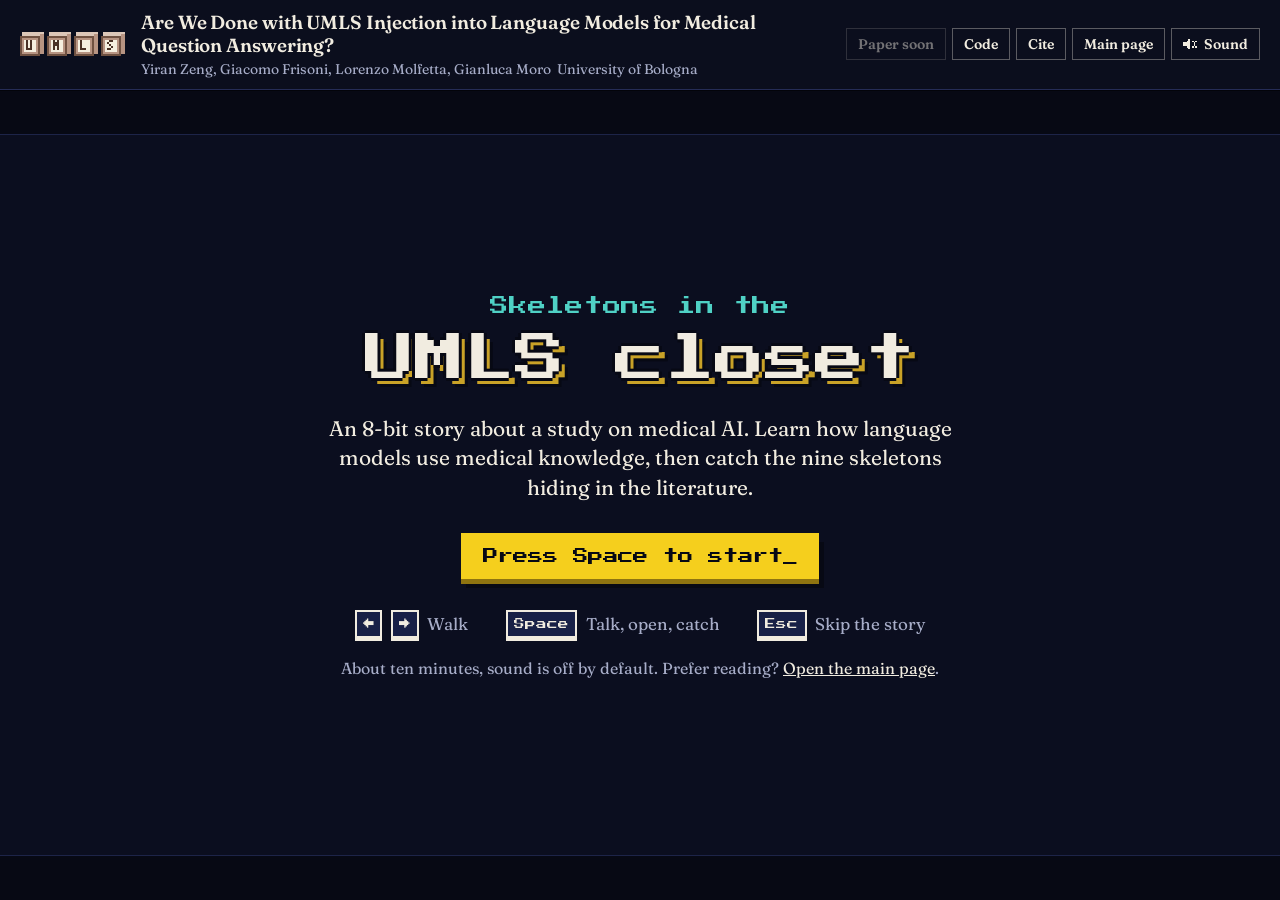
==== docs/play.html @ 54e72927 "new website with interactive game" ====
<!doctype html>
<html lang="en">
<head>
<meta charset="utf-8">
<meta name="viewport" content="width=device-width, initial-scale=1, viewport-fit=cover">
<title>Skeletons in the UMLS closet: the game of "Are We Done with UMLS Injection?"</title>
<meta name="description" content="An 8-bit game about our study of UMLS knowledge in language models for medical question answering: open the literature closet and catch nine skeletons.">
<meta name="theme-color" content="#0b0e1d">
<meta property="og:title" content="Skeletons in the UMLS closet">
<meta property="og:description" content="An 8-bit tour of our study on how UMLS reaches language models for medical question answering.">
<meta property="og:image" content="assets/og-game.png">
<meta name="twitter:card" content="summary_large_image">
<link rel="stylesheet" href="assets/visuals.css">
<link rel="preload" href="assets/fonts/Fraunces.woff2" as="font" type="font/woff2" crossorigin>
<link rel="preload" href="assets/fonts/PressStart2P-Regular.woff2" as="font" type="font/woff2" crossorigin>
<style>
@font-face { font-family: "Fraunces"; src: url("assets/fonts/Fraunces.woff2") format("woff2"); font-weight: 100 900; font-display: swap; }
@font-face { font-family: "Press Start 2P"; src: url("assets/fonts/PressStart2P-Regular.woff2") format("woff2"); font-display: swap; }
:root {
  --ink: #070914; --bar: #0b0e1d; --panel: #10152d; --panel-2: #182046;
  --bone: #f1ece0; --dim: #a7adc8; --tape: #f5cf1d; --teal: #4fd1c5; --red: #ef6461;
  --serif: "Fraunces", Georgia, serif; --pixel: "Press Start 2P", ui-monospace, monospace;
}
* { box-sizing: border-box; }
html, body { margin: 0; height: 100%; background: var(--ink); color: var(--bone); }
body { font-family: var(--serif); font-variation-settings: "SOFT" 30, "WONK" 0; overflow: hidden; display: flex; flex-direction: column; -webkit-tap-highlight-color: transparent; }
button, a { font: inherit; color: inherit; }
:focus-visible { outline: 3px solid var(--tape); outline-offset: 2px; }

/* ---------- paper bar ---------- */
#bar { position: relative; z-index: 20; flex: none; display: grid; grid-template-columns: auto minmax(0, 1fr) auto; gap: 16px; align-items: center; padding: 11px 20px; background: var(--bar); border-bottom: 1px solid #252c56; box-shadow: 0 1px 0 rgba(0, 0, 0, .5); }
.blocks { display: flex; gap: 3px; text-decoration: none; }
.blocks svg { width: 24px; height: 24px; display: block; }
#bar h1 { margin: 0; font-weight: 600; font-size: 19px; line-height: 1.2; letter-spacing: -0.005em; font-variation-settings: "opsz" 24, "SOFT" 30; }
.byline { margin: 3px 0 0; font-size: 14px; color: var(--dim); }
.byline a { color: var(--dim); text-decoration: none; }
.byline a:hover { color: var(--bone); }
.actions { display: flex; gap: 6px; align-items: center; }
.btn { display: inline-flex; align-items: center; gap: 7px; font-family: var(--serif); font-weight: 600; font-size: 14px; line-height: 1; padding: 8px 11px; color: var(--bone); background: transparent; border: 1px solid rgba(241, 236, 224, .35); cursor: pointer; text-decoration: none; white-space: nowrap; }
.btn:hover:not([aria-disabled="true"]) { border-color: var(--bone); background: rgba(241, 236, 224, .08); }
.btn[aria-disabled="true"] { opacity: .45; cursor: default; }
.btn svg { width: 14px; height: 14px; }
.btn.primary { background: var(--tape); color: var(--ink); border-color: var(--tape); }
.btn.primary:hover { background: #ffe25a; }
#soundBtn[aria-pressed="false"] .on, #soundBtn[aria-pressed="true"] .off { display: none; }
.touch-only { display: none !important; } html.touch .touch-only { display: inline-flex !important; }

/* ---------- stage ---------- */
#app { flex: 1; min-height: 0; display: flex; align-items: center; justify-content: center; position: relative; }
#stage { position: relative; overflow: hidden; background: #121733; --u: 2px; box-shadow: 0 0 0 1px #1d2448; }
#game { width: 100%; height: 100%; display: block; image-rendering: pixelated; image-rendering: crisp-edges; }
.hud { position: absolute; z-index: 3; font-size: clamp(12px, calc(var(--u) * 5.4), 16px); }
#objective { left: 2%; top: 3%; max-width: 64%; background: rgba(10, 13, 30, .88); border: 1px solid rgba(241, 236, 224, .3); padding: .45em .75em; line-height: 1.25; }
#objective b { font-family: var(--pixel); font-weight: 400; font-size: .62em; color: var(--tape); margin-right: .7em; vertical-align: .12em; }
#objective[hidden], #caseBtn[hidden] { display: none; }
#caseBtn { right: 2%; top: 3%; font-size: clamp(12px, calc(var(--u) * 5.4), 16px); background: rgba(10, 13, 30, .88); }
#caseBtn .n { font-family: var(--pixel); font-size: .7em; color: var(--tape); }

/* dialogue box (story) */
#dlg { position: absolute; z-index: 6; left: 3%; right: 3%; top: 4.5%; background: rgba(12, 16, 36, .96); border: 2px solid var(--bone); box-shadow: inset 0 0 0 3px var(--ink), 5px 5px 0 var(--ink); padding: 1.1em 1.3em .8em; font-size: clamp(14px, calc(var(--u) * 7), 21px); line-height: 1.38; }
#dlg[hidden] { display: none; }
#dlg .who { position: absolute; left: 1em; top: -1em; font-family: var(--pixel); font-size: .55em; background: var(--tape); color: var(--ink); padding: .55em .8em; }
#dlg p { margin: 0; min-height: 2.8em; max-width: 72ch; }
#dlg .foot { display: flex; justify-content: space-between; align-items: center; gap: 12px; margin-top: .5em; }
#dlg .next { font-family: var(--pixel); font-size: .52em; color: var(--teal); }
#dlg .next.blink { animation: blink 1s steps(2) infinite; }
#dlg .skip { font-size: .72em; padding: .45em .8em; }
@keyframes blink { 50% { opacity: 0; } }

/* story cards */
#scard { position: absolute; z-index: 5; left: 50%; top: 36%; transform: translateX(-50%); width: min(90%, 900px); max-height: 52%; overflow: auto; background: #fbfaf6; color: #1b1f3b; border: 2px solid var(--ink); border-radius: 6px; box-shadow: 6px 6px 0 rgba(7, 9, 20, .6); padding: 1.1em 1.4em 1.2em; font-size: clamp(11.5px, calc(var(--u) * 5.3), 16px); line-height: 1.45; }
#scard[hidden] { display: none; }
#scard h3 { margin: 0 0 1em; font-family: var(--pixel); font-weight: 400; font-size: .6em; line-height: 1.6; color: #6b5a2a; letter-spacing: .02em; }
#scard .q { font-weight: 600; margin: 0 0 .8em; font-size: 1.05em; line-height: 1.45; }
#scard .opts { display: grid; grid-template-columns: repeat(2, minmax(0, 1fr)); gap: .5em .8em; }
#scard .opt { display: flex; gap: .7em; align-items: baseline; border: 1px solid #c9ccdb; border-radius: 4px; padding: .45em .7em; background: #fff; }
#scard .opt b { font-family: var(--pixel); font-weight: 400; font-size: .6em; color: #5d6280; }
#scard .opt.right { background: #dcf1e8; border-color: #23835f; }
#scard .muted { color: #5d6280; margin: .9em 0 0; }
#scard .uvp { border: 0; }
#scard .uvp-side { display: none; }
#scard .uvp-body { grid-template-columns: 1fr; }
#scard .uvp-stage { border: 0; padding: .9em .2em 0; min-height: 0; }
#scard .uvp-tabs { border-radius: 6px; }
#scard .uvp-graph, #scard .uvu-graph { max-height: calc(var(--u) * 58); }
#scard .uvp-text { margin-bottom: .35em; }
#scard .uvp-opts { margin-bottom: .5em; }
#scard .uvp-prompt { font-size: .74em; padding: .8em .9em; }
#scard .uvp-answer { padding: .6em 0; }
#scard .uvu-db { gap: .6em; margin-bottom: .6em; }
#scard .uvu-src { padding: .6em .7em; }
#scard .uvu-stats b { font-size: 1.35em; }
#scard .uvu-rows { display: grid; grid-template-columns: 1fr 1fr; gap: .2em 1.2em; }
#scard .uvu-rows .uvt { font-size: .76em; }
#scard .uvu-rows .uvu-foot { grid-column: 1 / -1; margin-top: 0; }
/* skeleton cards (light, for reading) */
#card { position: absolute; z-index: 7; left: 50%; top: 50%; transform: translate(-50%, -50%); width: min(86%, 860px); max-height: 92%; overflow: auto; background: #fbfaf6; color: #1b1f3b; border: 2px solid var(--ink); border-radius: 6px; box-shadow: 7px 7px 0 rgba(7, 9, 20, .65); padding: 1.3em 1.6em 1.1em; font-size: clamp(13px, calc(var(--u) * 6), 18px); line-height: 1.5; }
#card[hidden] { display: none; }
#card .kicker { font-family: var(--pixel); font-size: .52em; line-height: 1.6; color: #6b5a2a; margin: 0 0 1.1em; }
#card h2 { margin: 0 0 .7em; font-weight: 650; font-size: 1.34em; line-height: 1.22; font-variation-settings: "opsz" 36; }
#card p { margin: 0 0 .8em; max-width: 70ch; }
#card .why { border-left: 4px solid #c9a227; padding: .1em 0 .1em .9em; font-weight: 600; }
#card .ref { color: #5d6280; font-size: .85em; }
#card .ref a { color: #1f6f8b; }
#card .vis { margin: .2em 0 1.1em; padding: 1em 1.1em .5em; background: #fff; border: 1px solid #dcdfea; border-radius: 6px; font-size: .9em; }
#card .foot { display: flex; justify-content: space-between; align-items: center; gap: 12px; margin-top: 1em; flex-wrap: wrap; }
#card .hint { font-family: var(--pixel); font-size: .48em; color: #5d6280; }
#card .btn { color: #1b1f3b; border-color: #1b1f3b; }
#card .btn.primary { background: #1b1f3b; color: #fbfaf6; }
#card .btn.primary:hover { background: #2c335f; }
.choices { display: grid; grid-template-columns: repeat(3, 1fr); gap: .6em; margin: .5em 0 .3em; }
.choice { text-align: left; font-family: var(--serif); font-size: 1em; line-height: 1.3; padding: .7em .8em; color: #1b1f3b; background: #fff; border: 2px solid #c9ccdb; border-radius: 6px; cursor: pointer; }
.choice:hover, .choice.sel { border-color: #1b1f3b; }
.choice .k { font-family: var(--pixel); font-size: .52em; color: #6b5a2a; margin-right: .6em; vertical-align: .15em; }
.choice.on { background: #e3eefb; border-color: #2f74c9; }
.choice.right { background: #dcf1e8; border-color: #23835f; }
.choice.wrong { background: #f9e1e8; border-color: #c8456c; }
.choice small { display: block; color: #5d6280; font-size: .8em; margin-top: .2em; }
.choice .use { display: block; margin-top: .45em; font-weight: 700; color: #1b1f3b; }
.feedback { min-height: 1.5em; margin: .7em 0 0; color: #23835f; font-weight: 600; }
.feedback.bad { color: #b03a5b; }
.tokens { display: flex; flex-wrap: wrap; gap: .4em; margin: .6em 0; }
.tok { font-family: var(--serif); font-size: 1em; padding: .35em .6em; background: #fff; color: #1b1f3b; border: 2px solid #c9ccdb; border-radius: 4px; cursor: pointer; }
.tok:hover, .tok.sel { border-color: #1b1f3b; }
.tok.t-key { background: #e3eefb; border-color: #2f74c9; color: #1b1f3b; font-weight: 650; }
.tok.t-generic { background: #fcecd9; border-color: #d97a14; color: #1b1f3b; }
.tok.t-none { background: #f9e1e8; border-color: #c8456c; color: #1b1f3b; }
.legend { display: flex; gap: 1.2em; flex-wrap: wrap; font-size: .82em; color: #5d6280; margin: .2em 0 0; }
.legend i { display: inline-block; width: .8em; height: .8em; border-radius: 2px; margin-right: .35em; vertical-align: -.05em; border: 2px solid; }

/* title screen */
.overlay { position: absolute; inset: 0; z-index: 9; display: flex; align-items: center; justify-content: center; text-align: center; padding: 3% 5%; }
.overlay[hidden] { display: none; }
#title { background: #0b0e1f; }
#title .inner { max-width: 860px; }
.logo { margin: 0; font-family: var(--pixel); font-weight: 400; line-height: 1.25; }
.logo .pre { display: block; font-size: clamp(10px, calc(var(--u) * 5.5), 22px); color: var(--teal); margin-bottom: .55em; letter-spacing: .04em; }
.logo .main { display: block; font-size: clamp(22px, calc(var(--u) * 15), 60px); color: var(--bone);
  text-shadow: 3px 0 0 var(--ink), -3px 0 0 var(--ink), 0 3px 0 var(--ink), 0 -3px 0 var(--ink), 6px 6px 0 #c9a227, 9px 9px 0 var(--ink); }
.tagline { margin: 1.1em auto 1.5em; max-width: 46ch; font-size: clamp(14px, calc(var(--u) * 6.6), 21px); line-height: 1.4; color: var(--bone); }
.press { font-family: var(--pixel); font-size: clamp(10px, calc(var(--u) * 4.6), 16px); padding: 1em 1.4em; background: var(--tape); color: var(--ink); border: 0; box-shadow: 0 5px 0 #8f7410, 5px 9px 0 var(--ink); cursor: pointer; }
.press:active { transform: translateY(3px); box-shadow: 0 2px 0 #8f7410, 5px 6px 0 var(--ink); }
.press .caret { animation: blink 1s steps(2) infinite; }
.controls { display: flex; justify-content: center; gap: 2.2em; flex-wrap: wrap; margin: 1.8em 0 1.2em; font-size: clamp(13px, calc(var(--u) * 5.6), 17px); color: var(--dim); }
.ctrl { display: inline-flex; align-items: center; gap: .5em; }
.key { font-family: var(--pixel); font-size: .62em; min-width: 2.6em; padding: .7em .6em .6em; color: var(--bone); background: var(--panel-2); border: 2px solid var(--bone); box-shadow: 0 3px 0 var(--bone); line-height: 1; }
.alt { font-size: clamp(13px, calc(var(--u) * 5.4), 16px); color: var(--dim); }
.alt a { color: var(--bone); }
.keys-touch { display: none !important; } html.touch .keys-touch { display: inline-flex !important; } html.touch .keys-desk { display: none !important; }

/* ending */
#ending { background: rgba(7, 9, 20, .9); align-items: center; }
#ending .inner { max-width: 940px; max-height: 100%; overflow: auto; background: var(--panel); border: 2px solid var(--bone); box-shadow: inset 0 0 0 3px var(--ink), 7px 7px 0 var(--ink); padding: 1.1em 1.5em; text-align: left; font-size: clamp(13px, calc(var(--u) * 5.5), 16.5px); line-height: 1.38; }
#ending h2 { margin: 0 0 .5em; font-size: 1.5em; line-height: 1.2; font-weight: 650; }
#ending .kicker { font-family: var(--pixel); font-size: .55em; color: var(--tape); margin: 0 0 .8em; }
#ending ol { display: grid; grid-template-columns: repeat(3, 1fr); gap: .35em 1.4em; padding: 0; margin: .4em 0 .9em; list-style: none; counter-reset: c; }
#ending li { counter-increment: c; display: grid; grid-template-columns: 1.6em 1fr; gap: .4em; }
#ending li::before { content: counter(c); font-family: var(--pixel); font-size: .6em; color: var(--tape); padding-top: .45em; }
#ending li strong { display: block; }
#ending li span { color: var(--dim); font-size: .85em; line-height: 1.25; }
#ending .row { display: flex; gap: 8px; flex-wrap: wrap; }

/* touch controls */
#touch { display: none; } html.touch #touch { display: block; }
#touch button { position: absolute; z-index: 4; bottom: 4%; width: 9.5%; aspect-ratio: 1; border: 2px solid var(--bone); background: rgba(16, 21, 45, .6); color: var(--bone); font-family: var(--pixel); font-size: clamp(11px, calc(var(--u) * 5.4), 20px); touch-action: none; user-select: none; -webkit-user-select: none; }
#tLeft { left: 2%; } #tRight { left: 12.5%; }
#stage.nowalk #tLeft, #stage.nowalk #tRight { display: none; }
#tA { right: 2.5%; width: 10.5% !important; border-radius: 50%; background: rgba(239, 100, 97, .65) !important; }
#touch button.on { background: rgba(245, 207, 29, .55); }

/* rotate prompt */
#rotate { position: absolute; inset: 0; z-index: 15; background: var(--ink); display: flex; flex-direction: column; align-items: center; justify-content: center; text-align: center; gap: 18px; padding: 24px; font-size: 19px; }
#rotate[hidden] { display: none; }
#rotate svg { width: 84px; height: 84px; animation: tilt 2.4s steps(6) infinite; }
@keyframes tilt { 0%, 30% { transform: rotate(0); } 60%, 100% { transform: rotate(-90deg); } }

/* dialogs */
dialog { background: var(--panel); color: var(--bone); border: 2px solid var(--bone); box-shadow: 7px 7px 0 var(--ink); padding: 22px 26px; max-width: min(820px, 94vw); max-height: 88vh; font-size: 17px; line-height: 1.45; }
dialog::backdrop { background: rgba(4, 5, 12, .75); }
dialog h2 { margin: 0 0 14px; font-weight: 650; font-size: 22px; }
dialog .close { float: right; margin: -4px -6px 0 14px; }
dialog pre { background: var(--ink); border: 1px solid #2a3260; padding: 12px; overflow: auto; font-size: 14px; line-height: 1.35; white-space: pre; }
dialog a { color: var(--teal); }
.case { border-top: 1px solid #2a3260; padding: 12px 0; display: grid; grid-template-columns: 8.5em 1fr; gap: 14px; }
.case .stamp b { font-family: var(--pixel); font-weight: 400; font-size: 13px; color: var(--tape); line-height: 1.4; }
.case.locked { opacity: .55; }
.case h3 { margin: 0 0 4px; font-size: 17px; }
.case p { margin: 0 0 6px; }

@media (max-width: 1000px) { #bar h1 { font-size: 16px; } .btn .lbl { display: none; } }
@media (max-width: 760px), (max-height: 460px) {
  #bar { padding: 6px 12px 9px; gap: 10px; }
  #bar h1 { font-size: 13px; display: -webkit-box; -webkit-line-clamp: 2; -webkit-box-orient: vertical; overflow: hidden; }
  .byline { display: none; }
  .blocks svg { width: 19px; height: 19px; }
  .btn { font-size: 13px; padding: 7px 9px; }
  #paperBtn[aria-disabled="true"] { display: none; }
  #ending ol { grid-template-columns: repeat(2, 1fr); }
  .choices { grid-template-columns: 1fr; }
  #scard .opts, #scard .stats { grid-template-columns: repeat(2, 1fr); }
}
@media (orientation: portrait) and (max-width: 700px) {
  #bar { grid-template-columns: auto 1fr; padding: 16px 16px 18px; }
  #bar h1 { font-size: 17px; -webkit-line-clamp: unset; display: block; }
  .byline { display: block; }
  .actions { grid-column: 1 / -1; flex-wrap: wrap; }
  .btn .lbl { display: inline; }
}
@media (prefers-reduced-motion: reduce) { .press .caret, #dlg .next.blink { animation: none; } #rotate svg { animation: none; } }
</style>
</head>
<body>

<header id="bar">
  <a class="blocks" id="blocks" href="index.html" aria-label="Classic page of the paper"></a>
  <div>
    <h1 id="paperTitle"></h1>
    <p class="byline" id="byline"></p>
  </div>
  <nav class="actions" aria-label="Paper">
    <a class="btn" id="paperBtn" href="#">Paper</a>
    <a class="btn" id="codeBtn" href="#">Code</a>
    <button class="btn" data-open="citeDlg">Cite</button>
    <a class="btn" href="index.html">Main page</a>
    <button class="btn" id="soundBtn" aria-pressed="false" aria-label="Sound">
      <svg viewBox="0 0 8 8" shape-rendering="crispEdges" aria-hidden="true"><path fill="currentColor" d="M0 3h2v2H0zM2 2h1v4H2zM3 1h1v6H3z"/><path class="on" fill="currentColor" d="M5 3h1v2H5zM6 2h1v4H6z"/><path class="off" fill="currentColor" d="M5 2h1v1H5zM7 2h1v1H7zM6 3h1v2H6zM5 5h1v1H5zM7 5h1v1H7z"/></svg><span class="lbl">Sound</span>
    </button>
    <button class="btn touch-only" id="fsBtn" aria-label="Full screen"><svg viewBox="0 0 8 8" shape-rendering="crispEdges" aria-hidden="true"><path fill="currentColor" d="M0 0h3v1H1v2H0zM5 0h3v3H7V1H5zM0 5h1v2h2v1H0zM7 5h1v3H5V7h2z"/></svg></button>
  </nav>
</header>

<main id="app">
  <div id="stage">
    <canvas id="game" width="384" height="216" role="img" aria-label="Pixel-art scene of the game"></canvas>
    <div class="hud" id="objective" hidden aria-live="polite"></div>
    <button class="hud btn" id="caseBtn" hidden><span>Case file</span> <span class="n" id="caseN">0/9</span></button>
    <section id="scard" hidden aria-live="polite"></section>
    <section id="dlg" hidden aria-live="polite">
      <span class="who" id="dlgWho"></span>
      <p id="dlgText"></p>
      <div class="foot"><button class="btn skip" id="skipBtn">Skip the story</button><span class="next" id="dlgNext"></span></div>
    </section>
    <section id="card" hidden role="dialog" aria-modal="false" aria-labelledby="cardTitle"></section>
    <div id="touch">
      <button id="tLeft" aria-label="Walk left">&#9664;</button>
      <button id="tRight" aria-label="Walk right">&#9654;</button>
      <button id="tA" aria-label="Action">A</button>
    </div>
    <div class="overlay" id="title">
      <div class="inner">
        <h2 class="logo"><span class="pre">Skeletons in the</span><span class="main">UMLS closet</span></h2>
        <p class="tagline">An 8-bit story about a study on medical AI. Learn how language models use medical knowledge, then catch the nine skeletons hiding in the literature.</p>
        <button class="press" id="startBtn"><span class="keys-desk">Press Space to start</span><span class="keys-touch">Tap to start</span><span class="caret">_</span></button>
        <div class="controls">
          <span class="ctrl keys-desk"><span class="key">&larr;</span><span class="key">&rarr;</span> Walk</span>
          <span class="ctrl keys-desk"><span class="key">Space</span> Talk, open, catch</span>
          <span class="ctrl keys-desk"><span class="key">Esc</span> Skip the story</span>
          <span class="ctrl keys-touch"><span class="key">&#9664;</span><span class="key">&#9654;</span> Walk</span>
          <span class="ctrl keys-touch"><span class="key">A</span> Talk, open, catch</span>
        </div>
        <p class="alt">About ten minutes, sound is off by default. Prefer reading? <a href="index.html">Open the main page</a>.</p>
      </div>
    </div>
    <div class="overlay" id="ending" hidden>
      <div class="inner">
        <p class="kicker">Case file complete: nine of nine</p>
        <h2 id="verdictTitle"></h2>
        <p id="verdictText"></p>
        <p>Report these nine choices with every UMLS result, so that the next gain can be traced to UMLS:</p>
        <ol id="checklist"></ol>
        <div class="row">
          <a class="btn primary" href="index.html">Open the main page</a>
          <button class="btn" data-open="citeDlg">Cite the paper</button>
          <button class="btn" data-open="caseDlg">Open the case file</button>
          <button class="btn" id="replayBtn">Play again</button>
        </div>
      </div>
    </div>
  </div>
  <div id="rotate" hidden>
    <svg viewBox="0 0 16 16" shape-rendering="crispEdges" aria-hidden="true"><rect x="4" y="1" width="8" height="14" fill="#f1ece0"/><rect x="5" y="3" width="6" height="9" fill="#182046"/><rect x="7" y="13" width="2" height="1" fill="#182046"/></svg>
    <p>Turn your phone sideways to play.</p>
    <a class="btn primary" href="index.html">Open the main page instead</a>
  </div>
</main>

<dialog id="citeDlg" aria-labelledby="citeH">
  <button class="btn close" data-close>Close</button>
  <h2 id="citeH">Cite this paper</h2>
  <pre id="bibtex"></pre>
  <button class="btn primary" id="copyBib">Copy BibTeX</button> <span id="copyMsg" aria-live="polite"></span>
</dialog>
<dialog id="caseDlg" aria-labelledby="caseH">
  <button class="btn close" data-close>Close</button>
  <h2 id="caseH">Case file</h2>
  <div id="caseList"></div>
</dialog>

<noscript><p style="padding:24px">The game needs JavaScript. The <a style="color:#4fd1c5" href="index.html">classic page</a> works without it.</p></noscript>

<script src="assets/content.js"></script>
<script src="assets/visuals.js"></script>
<script>
(() => {
'use strict';
const { PAPER, EXAMPLE, CONCEPT, STORY, SKELS, CHECKLIST, VERDICT, FONT, blockSVG } = window.UMLS;
const $ = (s) => document.querySelector(s);
const html = document.documentElement;
const W = 384, H = 216, GROUND = 186, SCENE = 384, N = SKELS.length;
const reduceMotion = matchMedia('(prefers-reduced-motion: reduce)').matches;
const stage = $('#stage'), canvas = $('#game'), ctx = canvas.getContext('2d');

/* ---------- static page parts ---------- */
$('#paperTitle').textContent = PAPER.title;
$('#byline').innerHTML = PAPER.authors.map(a => a.name).join(', ') + ' &nbsp;<span>University of Bologna</span>';
$('#blocks').innerHTML = PAPER.authors.map(a => blockSVG(a.letter)).join('');
$('#codeBtn').href = PAPER.code;
$('#bibtex').textContent = PAPER.bibtex;
$('#verdictTitle').textContent = VERDICT.title;
$('#verdictText').textContent = VERDICT.text;
$('#checklist').innerHTML = CHECKLIST.map(([t, d]) => `<li><div><strong>${t}</strong><span>${d}</span></div></li>`).join('');
const paperBtn = $('#paperBtn');
if (PAPER.pdf) paperBtn.href = PAPER.pdf; else { paperBtn.textContent = 'Paper soon'; paperBtn.setAttribute('aria-disabled', 'true'); paperBtn.addEventListener('click', e => e.preventDefault()); }
document.querySelectorAll('[data-open]').forEach(b => b.addEventListener('click', () => openDlg(b.dataset.open)));
document.querySelectorAll('[data-close]').forEach(b => b.addEventListener('click', () => b.closest('dialog').close()));
document.querySelectorAll('dialog').forEach(d => d.addEventListener('click', e => { if (e.target === d) d.close(); }));
function openDlg(id) { if (id === 'caseDlg') renderCase(); const d = document.getElementById(id); if (!d.open) d.showModal(); keys.left = keys.right = false; }
const dialogOpen = () => !!document.querySelector('dialog[open]');
$('#copyBib').addEventListener('click', async () => { try { await navigator.clipboard.writeText(PAPER.bibtex); $('#copyMsg').textContent = 'Copied.'; } catch (e) { $('#copyMsg').textContent = 'Select the text and copy it.'; } });
$('#caseBtn').addEventListener('click', () => openDlg('caseDlg'));
function renderCase() {
  $('#caseList').innerHTML = `<p>${SKELS.filter(s => s.caught).length} of ${N} skeletons caught. Their findings are collected here.</p>` + SKELS.map((s, i) => s.caught
    ? `<article class="case"><div class="stamp"><b>${s.stamp}</b></div><div><h3>${i + 1}. ${s.title}</h3><p>${s.text}</p><p><em>${s.why}</em></p></div></article>`
    : `<article class="case locked"><div class="stamp"><b>?</b></div><div><h3>${i + 1}. ${s.name}</h3><p>Not caught yet.</p></div></article>`).join('');
}

/* ---------- sound ---------- */
let audio = null, soundOn = false;
const soundBtn = $('#soundBtn');
soundBtn.addEventListener('click', () => {
  soundOn = !soundOn;
  if (soundOn && !audio) { try { audio = new (window.AudioContext || window.webkitAudioContext)(); } catch (e) { soundOn = false; } }
  if (audio && audio.state === 'suspended') audio.resume();
  soundBtn.setAttribute('aria-pressed', String(soundOn)); soundBtn.blur(); if (soundOn) sfx.ok();
});
function tone(f, d, type = 'square', vol = 0.045, slide = 0) {
  if (!soundOn || !audio) return;
  const t = audio.currentTime, o = audio.createOscillator(), g = audio.createGain();
  o.type = type; o.frequency.setValueAtTime(f, t); if (slide) o.frequency.exponentialRampToValueAtTime(Math.max(30, f * slide), t + d);
  g.gain.setValueAtTime(vol, t); g.gain.exponentialRampToValueAtTime(0.0001, t + d); o.connect(g).connect(audio.destination); o.start(t); o.stop(t + d + 0.03);
}
function noise(d, vol = 0.05) {
  if (!soundOn || !audio) return;
  const len = Math.floor(audio.sampleRate * d), b = audio.createBuffer(1, len, audio.sampleRate), ch = b.getChannelData(0);
  for (let i = 0; i < len; i++) ch[i] = (Math.random() * 2 - 1) * (1 - i / len);
  const s = audio.createBufferSource(), g = audio.createGain(); s.buffer = b; g.gain.value = vol; s.connect(g).connect(audio.destination); s.start();
}
const seq = (fs, d, gap) => fs.forEach((f, i) => setTimeout(() => tone(f, d), i * gap));
const sfx = {
  blip: () => tone(660, 0.03, 'square', 0.025), ok: () => tone(880, 0.07), start: () => seq([523, 659, 784, 1046], 0.09, 80),
  rattle: () => { for (let i = 0; i < 4; i++) setTimeout(() => noise(0.04, 0.05), i * 70); }, open: () => { noise(0.35, 0.06); tone(150, 0.45, 'sawtooth', 0.035, 0.5); },
  escape: () => seq([880, 740, 622, 523, 440, 370], 0.06, 50), right: () => seq([659, 880, 1175], 0.08, 70), wrong: () => tone(170, 0.28, 'square', 0.05, 0.6),
  miss: () => tone(120, 0.14, 'square', 0.05),
  capture: () => seq([392, 523, 659, 784, 1046], 0.07, 55), fanfare: () => seq([523, 523, 784, 784, 1046, 988, 1046], 0.12, 120),
};

/* ---------- sprites ---------- */
function sprite(rows, pal) {
  const c = document.createElement('canvas'); c.width = rows[0].length; c.height = rows.length; const g = c.getContext('2d');
  rows.forEach((r, y) => { for (let x = 0; x < r.length; x++) { const col = pal[r[x]]; if (col) { g.fillStyle = col; g.fillRect(x, y, 1, 1); } } }); return c;
}
const HEAD = ['...hhhh...', '..hhhhhh..', '..hhssss..', '..hssksk..', '...ssss...', '....ss....'];
const TORSO = ['pp.bbbbb..', 'gpbbbbbbb.', 'ppbbbbbbs.', 'pp.bbbbb..', 'pp.bbbbb..', '...ddddd..'];
const LEGS_A = ['...dd.dd..', '...dd.dd..', '...dd.dd..', '...oo.oo..'];
const LEGS_B = ['..dd..dd..', '.dd....dd.', '.d......d.', 'oo......oo'];
const STYLE = [
  { h: '#1c1420', s: '#f0c79a', b: '#7b5bc4', d: '#4b3584' }, { h: '#4a2d1a', s: '#e9b98a', b: '#2f9a8c', d: '#1d5f57' },
  { h: '#6b4423', s: '#f1c79c', b: '#d0a23a', d: '#7d5e17' }, { h: '#b9b4c2', s: '#e8b98f', b: '#c4604a', d: '#733222' },
];
const authorSprites = STYLE.map(st => { const pal = { h: st.h, s: st.s, k: '#1a0f22', b: st.b, d: st.d, o: '#101321', p: '#3b3f63', g: '#4fd1c5' }; return [sprite([...HEAD, ...TORSO, ...LEGS_A], pal), sprite([...HEAD, ...TORSO, ...LEGS_B], pal)]; });
const SK_TOP = ['..bbbbb..', '.bbbbbbb.', '.bkkbkkb.', '.bbbbbbb.', '..bkbkb..', '...bbb...'];
const SK1 = [...SK_TOP, '.bbbbbbb.', 'b..bkb..b', '...bbb...', '...bkb...', '..bbbbb..', '..b...b..', '..b...b..', '.b.....b.', 'bb.....bb'];
const SK2 = [...SK_TOP, '.bbbbbbb.', 'b..bkb..b', '...bbb...', '...bkb...', '..bbbbb..', '...b.b...', '...b.b...', '..b...b..', '.bb...bb.'];
const SK3 = ['b.bbbbb.b', 'bbbbbbbbb', '.bkkbkkb.', '.bbbbbbb.', '..bkbkb..', '...bbb...', '..bbbbb..', '...bkb...', '...bbb...', '...bkb...', '..bbbbb..', '..b...b..', '..b...b..', '..b...b..', '.bb...bb.'];
const skA = [SK1, SK2, SK3].map(r => sprite(r, { b: '#ece6d6', k: '#1a0f22' }));
const skB = [SK1, SK2, SK3].map(r => sprite(r, { b: '#d3ece8', k: '#1a0f22' }));

/* ---------- drawing helpers ---------- */
let camX = 0, time = 0, dt = 0, shake = 0;
function rect(x, y, w, h, c) { ctx.fillStyle = c; ctx.fillRect(Math.round(x), Math.round(y), Math.round(w), Math.round(h)); }
function text(str, x, y, color, scale = 1, slope = 0) {
  ctx.fillStyle = color; let cx = Math.round(x);
  for (const chr of String(str).toUpperCase()) { const g = FONT[chr] || FONT['?']; for (let i = 0; i < 15; i++) if (g[i] === '1') { const px = cx + (i % 3) * scale; ctx.fillRect(px, Math.round(y + Math.floor(i / 3) * scale + (px - x) * slope), scale, scale); } cx += 4 * scale; }
}
const textW = (s, scale = 1) => s.length * 4 * scale - scale;
const wx = (x) => Math.round(x - camX);
function bubble(str, x, y) {
  const w = textW(str) + 8, bx = Math.round(x - camX - w / 2), by = Math.round(y);
  rect(bx - 1, by - 1, w + 2, 11, '#070914'); rect(bx, by, w, 9, '#f1ece0'); rect(bx + w / 2 - 2, by + 9, 4, 2, '#f1ece0'); rect(bx + w / 2 - 1, by + 11, 2, 1, '#f1ece0');
  text(str, bx + 4, by + 2, '#10152d');
}
function blit(img, x, y, flip = false, scale = 1) {
  const X = Math.round(x - camX), Y = Math.round(y);
  if (!flip && scale === 1) { ctx.drawImage(img, X, Y); return; }
  ctx.save(); ctx.translate(X + img.width / 2, Y + img.height / 2); ctx.scale(flip ? -scale : scale, scale); ctx.drawImage(img, -img.width / 2, -img.height / 2); ctx.restore();
}
function plaque(str, cx, y, bg = '#c9a227', fg = '#2a1f05') {
  const w = textW(str) + 10, x = Math.round(cx - camX - w / 2);
  rect(x - 1, y - 1, w + 2, 11, '#070914'); rect(x, y, w, 9, bg); rect(x, y, w, 1, '#ffe38a'); text(str, x + 5, y + 2, fg);
}
let seed = 11; const rnd = () => (seed = (seed * 16807) % 2147483647) / 2147483647;

/* night window view, drawn once */
const skyline = document.createElement('canvas'); skyline.width = 200; skyline.height = 44;
(() => {
  const g = skyline.getContext('2d'); const bands = ['#0d1230', '#141a3e', '#1b2350', '#232c60'];
  bands.forEach((c, i) => { g.fillStyle = c; g.fillRect(0, i * 11, 200, 11); });
  g.fillStyle = '#f1ece0'; for (let i = 0; i < 26; i++) g.fillRect(Math.floor(rnd() * 200), Math.floor(rnd() * 22), 1, 1);
  let x = 0; while (x < 200) { const w = 8 + Math.floor(rnd() * 14), h = 10 + Math.floor(rnd() * 22); g.fillStyle = '#0a0d22'; g.fillRect(x, 44 - h, w, h);
    g.fillStyle = '#f5cf1d'; for (let yy = 44 - h + 3; yy < 42; yy += 4) for (let xx = x + 2; xx < x + w - 2; xx += 3) if (rnd() < 0.3) g.fillRect(xx, yy, 1, 1); x += w + 1; }
})();

const WALLS = ['#1c2447', '#22284a', '#1e2a4a', '#24264a', '#1c2c48', '#26284c', '#1e2648', '#232a4e', '#1d2a46', '#252a4a', '#1e2747', '#232749'];
function drawRooms() {
  const first = Math.max(0, Math.floor(camX / SCENE)), last = Math.min(11, Math.floor((camX + W) / SCENE));
  for (let i = first; i <= last; i++) {
    const x0 = i * SCENE - camX;
    rect(x0, 0, SCENE, GROUND, WALLS[i]);
    rect(x0, 0, SCENE, 6, '#151b38'); rect(x0, 6, SCENE, 1, '#2f3866');
    rect(x0, GROUND - 30, SCENE, 30, '#171d3a'); rect(x0, GROUND - 30, SCENE, 1, '#2f3866'); rect(x0, GROUND - 28, SCENE, 1, '#111632');
    // windows
    if ([0, 2, 5, 7, 9, 11].includes(i)) for (const wxp of [26, 300]) {
      const X = x0 + wxp; rect(X - 2, 62, 62, 52, '#0a0d22'); ctx.drawImage(skyline, Math.floor(((i * 70 + wxp) + camX * 0.15) % 140), 0, 58, 44, Math.round(X), 64, 58, 44);
      rect(X + 28, 64, 2, 44, '#0a0d22'); rect(X, 85, 58, 2, '#0a0d22'); rect(X - 4, 114, 66, 3, '#2f3866');
    }
    // ceiling lamps
    for (const lx of [110, 270]) { const X = x0 + lx; rect(X, 7, 1, 14, '#0f1330'); rect(X - 7, 21, 15, 4, '#3b4378'); rect(X - 5, 25, 11, 1, '#ffe7a3');
      ctx.globalAlpha = 0.07; ctx.fillStyle = '#ffe7a3'; ctx.beginPath(); ctx.moveTo(X - 5, 26); ctx.lineTo(X + 6, 26); ctx.lineTo(X + 40, GROUND); ctx.lineTo(X - 40, GROUND); ctx.closePath(); ctx.fill(); ctx.globalAlpha = 1; }
    // door frame between rooms
    if (i > 0) { rect(x0 - 3, 46, 6, GROUND - 46, '#121735'); rect(x0 - 2, 46, 4, GROUND - 46, '#2a3263'); }
    drawProps(i, i * SCENE);
  }
  // floor
  rect(0, GROUND, W, H - GROUND, '#2c3152'); rect(0, GROUND, W, 1, '#4a5385');
  for (let x = -Math.floor(camX % 16); x < W; x += 16) { rect(x, GROUND + 1, 1, H - GROUND, '#262b49'); }
  rect(0, GROUND + 15, W, 1, '#262b49');
}

/* props of each room (world x0 = room start) */
function drawProps(i, x0) {
  const X = (x) => x0 + x - camX;
  if (i === 0) { // the lab
    for (const dx of [40, 200]) {
      rect(X(dx), GROUND - 22, 70, 3, '#5b4a3a'); rect(X(dx + 3), GROUND - 19, 3, 19, '#3e3226'); rect(X(dx + 64), GROUND - 19, 3, 19, '#3e3226');
      for (const mx of [8, 38]) { rect(X(dx + mx), GROUND - 40, 22, 16, '#0a0d22'); rect(X(dx + mx + 1), GROUND - 39, 20, 13, '#0f2a2e');
        for (let l = 0; l < 4; l++) rect(X(dx + mx + 3), GROUND - 37 + l * 3, 6 + ((l * 5 + mx) % 11), 1, l === 1 ? '#f5cf1d' : '#4fd1c5');
        if (Math.floor(time * 2) % 2) rect(X(dx + mx + 3 + 12), GROUND - 28, 2, 1, '#f1ece0');
        rect(X(dx + mx + 10), GROUND - 24, 3, 2, '#3b4378'); }
    }
    rect(X(132), 92, 60, 40, '#0a0d22'); rect(X(133), 93, 58, 38, '#eef0f6');
    text('MEDQA', X(138), 97, '#1c2447'); rect(X(138), 105, 30, 1, '#1c2447');
    for (const [a, b] of [[142, 114], [156, 120], [170, 112], [180, 124]]) rect(X(a), b, 3, 3, '#c4604a');
    text('A B C D', X(138), 124, '#2f9a8c');
    rect(X(350), GROUND - 18, 12, 18, '#5b4a3a'); rect(X(348), GROUND - 34, 4, 16, '#2f9a8c'); rect(X(356), GROUND - 38, 4, 20, '#2f9a8c'); rect(X(352), GROUND - 30, 4, 12, '#3fb59f');
    plaque('MEDICAL NLP LAB', x0 + 192, 46);
  } else if (i === 1) { // the archive
    for (const sx of [12, 300]) { rect(X(sx), 58, 68, GROUND - 58, '#3d2a1c'); for (let r = 0; r < 5; r++) { const y = 64 + r * 24; rect(X(sx + 3), y + 18, 62, 3, '#5a3e29');
      let bx = sx + 4; seed = 100 + r * 7 + sx; while (bx < sx + 62) { const bw = 3 + Math.floor(rnd() * 3), bh = 12 + Math.floor(rnd() * 6), cols = ['#7b5bc4', '#2f9a8c', '#c4604a', '#d0a23a', '#5a6bb0', '#8a3b4f']; rect(X(bx), y + 18 - bh, bw, bh, cols[Math.floor(rnd() * cols.length)]); bx += bw + 1; } } }
    plaque('THE ARCHIVE', x0 + 192, 46);
    // wall plaque for the closet
    const px = CLOSET_X - 64; rect(wx(px), 104, 50, 17, '#070914'); rect(wx(px) + 1, 105, 48, 15, '#d8c79a'); text('LITERATURE', wx(px) + 5, 107, '#2a1f05'); text('CLOSET', wx(px) + 13, 113, '#2a1f05');
    rect(wx(px) + 46, 112, 8, 1, '#d8c79a'); rect(wx(px) + 52, 111, 1, 3, '#d8c79a');
    drawCloset();
  } else if (i >= 2 && i <= 10) {
    const s = SKELS[i - 2]; plaque(s.room, x0 + 192, 46);
    const k = i - 2;
    if (k === 0) { // release shelf
      rect(X(40), 112, 130, 4, '#5a3e29'); rect(X(40), 152, 130, 4, '#5a3e29');
      ['20AA', '20AB', '21AB', '22AB', '23AB', '24AB', '25AB'].forEach((lab, j) => { const bx = 44 + (j % 4) * 31, by = j < 4 ? 92 : 132; rect(X(bx), by, 26, 20, ['#5a6bb0', '#7b5bc4', '#2f9a8c', '#c4604a', '#d0a23a', '#8a3b4f', '#3f7f6f'][j]); rect(X(bx + 3), by + 7, 20, 7, '#f1ece0'); text(lab, X(bx + 5), by + 8, '#1c2447'); });
    } else if (k === 1) { // database room: a cabinet of 23 tables, all closed
      rect(X(38), 84, 132, 100, '#2a2238'); rect(X(40), 86, 128, 96, '#3b4378');
      rect(X(40), 86, 128, 11, '#141a3a'); text('METATHESAURUS: 23 TABLES', X(43), 89, '#f1ece0');
      let n = 0;
      for (let r = 0; r < 4; r++) for (let c = 0; c < 6; c++) { if (n >= 23) break; const dx = 44 + c * 20, dy = 100 + r * 20; rect(X(dx), dy, 18, 17, '#525c9a'); rect(X(dx + 2), dy + 3, 14, 4, '#e8e4d8'); rect(X(dx + 7), dy + 11, 4, 2, '#2a2238'); n++; }
      // a database cylinder icon
      rect(X(184), 128, 26, 40, '#4fd1c5'); rect(X(184), 124, 26, 5, '#8fe6dc'); rect(X(184), 140, 26, 1, '#2f9a8c'); rect(X(184), 153, 26, 1, '#2f9a8c'); rect(X(184), 167, 26, 2, '#2f9a8c');
    } else if (k === 2) { // linking bench
      rect(X(30), GROUND - 22, 150, 3, '#5b4a3a');
      for (const [mx, lab, n] of [[38, 'SCISPACY', 6], [112, 'METAMAP', 12]]) { rect(X(mx), GROUND - 60, 52, 38, '#3b4378'); rect(X(mx + 4), GROUND - 56, 44, 14, '#0f2a2e'); text(lab, X(mx + 6), GROUND - 52, '#4fd1c5');
        for (let t = 0; t < n; t++) rect(X(mx + 6 + (t % 6) * 7), GROUND - 36 + Math.floor(t / 6) * 6, 5, 4, t % 3 === 0 ? '#c4604a' : '#d0a23a'); }
    } else if (k === 3) { // release swap
      for (const [bx, lab, c] of [[50, '2020AA', '#5a6bb0'], [130, '2021AA', '#2f9a8c']]) { rect(X(bx), 112, 44, 56, c); rect(X(bx + 2), 114, 40, 52, '#0a0d22'); rect(X(bx + 4), 116, 36, 48, c); rect(X(bx + 6), 134, 32, 9, '#f1ece0'); text(lab, X(bx + 10), 136, '#1c2447'); }
      text('->', X(103), 136, '#f5cf1d', 2);
    } else if (k === 4) { // exam hall
      rect(X(36), 90, 140, 50, '#5b4a3a'); rect(X(39), 93, 134, 44, '#1f3b32'); text('WHICH OPTION?', X(46), 98, '#f1ece0'); text('A    B    C    D', X(48), 116, '#f1ece0'); rect(X(46), 125, 120, 1, '#3f6b5a');
      for (const dx of [40, 110]) { rect(X(dx), GROUND - 16, 40, 3, '#5b4a3a'); rect(X(dx + 4), GROUND - 13, 2, 13, '#3e3226'); rect(X(dx + 34), GROUND - 13, 2, 13, '#3e3226'); rect(X(dx + 12), GROUND - 18, 14, 2, '#f1ece0'); }
    } else if (k === 5) { // graph room
      seed = 555; const cx = 110, cy = 128; const nodes = [[cx, cy]];
      for (let ring = 1; ring <= 3; ring++) { const n = ring * ring * 5; for (let j = 0; j < n; j++) { const a = j / n * Math.PI * 2 + ring, r = ring * 15 + rnd() * 6; nodes.push([cx + Math.cos(a) * r * 1.5, cy + Math.sin(a) * r * 0.75]); } }
      ctx.strokeStyle = 'rgba(79,209,197,.35)'; ctx.lineWidth = 1; ctx.beginPath();
      for (let j = 1; j < nodes.length; j++) { const p = nodes[Math.max(0, Math.floor((j - 1) / 3))]; ctx.moveTo(X(p[0]) + 0.5, p[1] + 0.5); ctx.lineTo(X(nodes[j][0]) + 0.5, nodes[j][1] + 0.5); } ctx.stroke();
      nodes.forEach(([nx, ny], j) => rect(X(nx) - 1, ny - 1, 3, 3, j === 0 ? '#f5cf1d' : (j < 6 ? '#f1ece0' : '#4fd1c5')));
    } else if (k === 6) { // chemistry shelf
      rect(X(40), GROUND - 22, 140, 3, '#5b4a3a'); rect(X(44), GROUND - 19, 3, 19, '#3e3226'); rect(X(172), GROUND - 19, 3, 19, '#3e3226');
      for (const [fx, lab, c] of [[56, 'SERINE', '#d3ece8'], [116, 'ETHANOL', '#cfe0ff']]) { rect(X(fx + 8), GROUND - 52, 8, 10, '#9aa3c7'); rect(X(fx), GROUND - 42, 24, 20, '#9aa3c7'); rect(X(fx + 2), GROUND - 36, 20, 14, c);
        rect(X(fx - 6), GROUND - 64, textW(lab) + 6, 9, '#f1ece0'); text(lab, X(fx - 3), GROUND - 62, '#1c2447');
        if (!reduceMotion) rect(X(fx + 6 + (Math.floor(time * 3 + fx) % 10)), GROUND - 34 - (Math.floor(time * 6 + fx) % 8), 2, 2, '#ffffff'); }
    } else if (k === 7) { // training room
      for (let r = 0; r < 3; r++) { const rx = 36 + r * 34; rect(X(rx), 96, 28, GROUND - 96, '#0f1330'); for (let l = 0; l < 10; l++) { rect(X(rx + 3), 100 + l * 8, 22, 5, '#1d2450'); rect(X(rx + 5 + (l % 3) * 6), 102 + l * 8, 2, 1, Math.sin(time * 6 + l + r * 2) > 0 ? '#4fd1c5' : '#2f3866'); } }
      rect(X(146), 98, 56, 30, '#0a0d22'); rect(X(148), 100, 52, 26, '#0f2a2e'); text('MEDQA', X(154), 104, '#4fd1c5'); text('38.0%', X(154), 114, '#f5cf1d');
    } else if (k === 8) { // reading room
      for (const [mx, c] of [[40, '#7b5bc4'], [90, '#2f9a8c'], [140, '#c4604a']]) { rect(X(mx + 12), GROUND - 26, 4, 26, '#3b4378'); rect(X(mx), GROUND - 54, 30, 28, '#0a0d22'); rect(X(mx + 2), GROUND - 52, 26, 24, '#151d42');
        rect(X(mx + 8), GROUND - 48, 14, 10, c); rect(X(mx + 11), GROUND - 45, 2, 2, '#f1ece0'); rect(X(mx + 17), GROUND - 45, 2, 2, '#f1ece0'); rect(X(mx + 5), GROUND - 36, 20, 2, '#f1ece0'); rect(X(mx + 5), GROUND - 32, 14, 2, '#a7adc8'); }
    }
  } else if (i === 11) { // conference hall
    plaque('CONFERENCE HALL', x0 + 192, 46);
    rect(X(58), 70, 180, 96, '#0a0d22'); rect(X(60), 72, 176, 92, '#eef0f6'); text('REPORT WITH EVERY UMLS RESULT', X(90), 78, '#1c2447');
    ['RELEASE', 'SOURCES', 'METADATA', 'LINKER', 'COVERAGE', 'CONNECTIVITY', 'DEPTH, SIZE', 'PRUNING', 'FALLBACK'].forEach((t, j) => { const cx = 72 + (j % 2) * 84, cy = 92 + Math.floor(j / 2) * 13; rect(X(cx), cy, 5, 5, '#2f9a8c'); text(t, X(cx + 9), cy, '#1c2447'); });
    for (let c = 0; c < 6; c++) { rect(X(250 + c * 18), GROUND - 12, 12, 2, '#3b4378'); rect(X(252 + c * 18), GROUND - 10, 2, 10, '#3b4378'); rect(X(260 + c * 18), GROUND - 20, 2, 10, '#3b4378'); }
    // the caught skeletons, catalogued
    SKELS.forEach((s, j) => { if (!s.caught) return; const sx = x0 + 70 + j * 18; blit(skA[0], sx, GROUND - 15); rect(wx(sx) - 1, GROUND - 1, 11, 1, '#f5cf1d'); });
  }
}

/* the literature closet */
const CLOSET_X = SCENE + 236, CW = 60, CH = 96;
let closet = { open: 0, rattle: 0, nextRattle: 2.5, eyes: 0 };
function drawCloset() {
  const ox = closet.rattle > 0 && !reduceMotion ? (Math.floor(time * 30) % 2 ? 1 : -1) : 0;
  const X = Math.round(CLOSET_X - camX + ox), T = GROUND - CH;
  const wood = '#6b4a2c', wood2 = '#4f341d', line = '#1f140a';
  rect(X - 4, T - 6, CW + 8, 6, line); rect(X - 3, T - 5, CW + 6, 4, '#7d5a37');
  rect(X, T, CW, CH, line); rect(X + 1, T + 1, CW - 2, CH - 2, wood); rect(X + 2, GROUND - 6, CW - 4, 6, wood2);
  if (closet.open < 1) {
    rect(X + 3, T + 4, 26, CH - 12, wood2); rect(X + 31, T + 4, 26, CH - 12, wood2); rect(X + 5, T + 6, 22, CH - 16, wood); rect(X + 33, T + 6, 22, CH - 16, wood);
    rect(X + 29, T + 4, 2, CH - 12, line); rect(X + 26, T + 50, 2, 4, '#d6a93b'); rect(X + 32, T + 50, 2, 4, '#d6a93b');
    if (closet.eyes > 0) { rect(X + 29, T + 30, 2, 1, '#f1ece0'); rect(X + 29, T + 34, 2, 1, '#f1ece0'); }
    // engraved brass label
    rect(X + 12, T + 10, 36, 17, '#3a2a12'); rect(X + 13, T + 11, 34, 15, '#c9a227'); rect(X + 13, T + 11, 34, 1, '#ffe38a'); rect(X + 13, T + 25, 34, 1, '#8f7410');
    bigText('UMLS', X + 16, T + 13, '#3a2a12', 1); rect(X + 15, T + 11 + 3, 1, 1, '#8f7410'); rect(X + 44, T + 11 + 3, 1, 1, '#8f7410');
    drawTape(X - 5, T + 44, CW + 10, 0.07); drawTape(X - 5, T + 68, CW + 10, -0.06);
  } else {
    rect(X + 3, T + 4, CW - 6, CH - 12, '#0a0710');
    rect(X - 8, T + 4, 8, CH - 12, wood2); rect(X - 7, T + 6, 6, CH - 16, wood); rect(X + CW, T + 4, 8, CH - 12, wood2); rect(X + CW + 1, T + 6, 6, CH - 16, wood);
    rect(X - 12, T + 44, 6, 4, '#f5cf1d'); rect(X - 12, T + 48, 4, 6, '#f5cf1d'); rect(X + CW + 6, T + 47, 6, 4, '#f5cf1d'); rect(X + CW + 9, T + 51, 3, 7, '#f5cf1d');
    rect(X + 12, T + 10, 36, 17, '#2a1f0a'); bigText('UMLS', X + 16, T + 13, '#6b5a2a', 1);
  }
}
const BIG = { U: '10001100011000110001100011000101110', M: '10001110111010110101100011000110001', L: '10000100001000010000100001000011111', S: '01111100001000001110000010000111110' };
function bigText(str, x, y, color, scale) { ctx.fillStyle = color; let cx = x; for (const ch of str) { const g = BIG[ch]; for (let i = 0; i < 35; i++) if (g[i] === '1') ctx.fillRect(cx + (i % 5) * scale, y + Math.floor(i / 5) * scale, scale, scale); cx += 7 * scale; } }
function drawTape(x, y, w, slope) {
  for (let i = 0; i < w; i++) { const yy = Math.round(y + i * slope); rect(x + i, yy, 1, 9, '#070914'); rect(x + i, yy + 1, 1, 7, (Math.floor((i + 2) / 4) % 2) ? '#f5cf1d' : '#e0b80f'); }
  const label = 'DO NOT OPEN', lw = textW(label), lx = x + Math.round((w - lw) / 2); text(label, lx, y + 2 + Math.round((lx - x) * slope), '#070914', 1, slope);
}

/* ---------- state ---------- */
const team = STYLE.map(() => ({ x: 0, dir: 1, walk: 0, moving: false }));
const lead = team[0];
const SKX = (k) => SCENE * (k + 2) + 222;
const HALL_X = SCENE * 11 + 60;
SKELS.forEach((s, k) => { s.x = SKX(k); s.caught = false; s.placed = false; });
let state = 'title', storyIdx = 0, current = 0, gate = CLOSET_X - 18, flyers = [], stateT = 0, capture = null;
let typing = null, walkTarget = null, mini = null, cardMode = null;
const keys = { left: false, right: false };
let inputMode = 'key';
const SPEED = 128;
function placeTeam(x) { team.forEach((m, i) => { m.x = x - i * 13; m.dir = 1; }); }
placeTeam(150);

const objective = $('#objective'), caseBtn = $('#caseBtn');
function setObjective(htmlStr) { objective.hidden = !htmlStr; objective.innerHTML = htmlStr ? `<b>Goal</b>${htmlStr}` : ''; }
function updateCase() { const n = SKELS.filter(s => s.caught).length; $('#caseN').textContent = `${n}/${N}`; caseBtn.hidden = !['explore', 'card', 'capture'].includes(state); }
const ACT = () => inputMode === 'touch' ? 'A' : 'Space';

/* ---------- story ---------- */
let pipe = null;
function storyCard(kind, st) {
  const sc = $('#scard');
  if (kind === 'pipeline') {
    if (!pipe || !sc.querySelector('.uvp')) { sc.innerHTML = '<h3>From the question to the answer</h3><div id="pipeHost"></div>'; pipe = UMLSVIS.pipeline($('#pipeHost'), { hideControls: true }); }
    pipe.set(st.step || 0); return;
  }
  pipe = null;
  if (kind === 'exam') sc.innerHTML = `<h3>An exam-style question</h3><p class="q">${EXAMPLE.question}</p><div class="opts">${EXAMPLE.options.map((o, i) => `<div class="opt ${i === EXAMPLE.answer ? 'right' : ''}"><b>${'ABCD'[i]}</b><span>${o}</span></div>`).join('')}</div><p class="muted">Benchmarks such as MedQA, MedMCQA and PubMedQA contain thousands of questions like this one. Here the right answer is B.</p>`;
  else if (kind === 'umls-db') { sc.innerHTML = '<h3>UMLS: what it is</h3><div id="umlsHost"></div>'; UMLSVIS.umls($('#umlsHost'), 'db'); }
  else if (kind === 'umls-rows') { sc.innerHTML = '<h3>Inside the tables: one concept, esophageal achalasia (C0014848)</h3><div id="umlsHost"></div>'; UMLSVIS.umls($('#umlsHost'), 'rows'); }
  else if (kind === 'umls-graph') { sc.innerHTML = '<h3>From the relation table to a knowledge graph</h3><div id="umlsHost"></div>'; UMLSVIS.umls($('#umlsHost'), 'graph'); }
}
function startStory() {
  if (document.activeElement && document.activeElement.blur) document.activeElement.blur();
  $('#title').hidden = true; state = 'story'; storyIdx = -1; sfx.start(); placeTeam(150); camX = 0; nextStory();
}
function nextStory() {
  storyIdx++;
  if (storyIdx >= STORY.length) { endStory(); return; }
  const st = STORY[storyIdx];
  $('#dlg').hidden = false; $('#dlgWho').textContent = st.who;
  const sc = $('#scard'); if (st.card) { storyCard(st.card, st); sc.hidden = false; } else { sc.hidden = true; pipe = null; }
  if (st.scene === 'walk') walkTarget = CLOSET_X - 30; else if (st.scene === 'archive' && lead.x < CLOSET_X - 40) { placeTeam(CLOSET_X - 30); }
  if (st.rattle) { closet.rattle = 0.8; closet.eyes = 1.4; sfx.rattle(); }
  typing = { full: st.text, shown: 0 }; $('#dlgNext').textContent = ''; $('#dlgNext').classList.remove('blink');
  placeStoryCard();
}
function storyAction() {
  if (typing && typing.shown < typing.full.length) { typing.shown = typing.full.length; return; }
  sfx.blip(); nextStory();
}
function endStory() {
  $('#dlg').hidden = true; $('#scard').hidden = true; typing = null; walkTarget = null;
  if (lead.x < CLOSET_X - 60) placeTeam(CLOSET_X - 30);
  state = 'walk0'; setObjective(`Open the closet: walk to it and press ${ACT()}.`); updateCase();
}

function placeStoryCard() {
  const d = $('#dlg'), sc = $('#scard'); if (d.hidden || sc.hidden) return;
  const top = d.offsetTop + d.offsetHeight + Math.round(stage.clientHeight * 0.025), maxH = Math.round(stage.clientHeight * 0.86) - top;
  sc.style.top = top + 'px'; sc.style.maxHeight = Math.max(80, maxH) + 'px';
}
/* ---------- closet ---------- */
const nearCloset = () => Math.abs(lead.x - (CLOSET_X - 18)) < 30;
function openCloset() {
  state = 'opening'; stateT = 0; closet.open = 1; sfx.open(); shake = 0.35; setObjective('Nine skeletons escaped to the right.');
  flyers = SKELS.map((s, i) => ({ s, x: CLOSET_X + 22, y: GROUND - 40, vy: -90 - Math.random() * 50, delay: 0.2 + i * 0.13, vx: 170 + Math.random() * 60, out: false }));
  setTimeout(sfx.escape, 250);
}

/* ---------- skeleton cards ---------- */
const card = $('#card');
const nearSkeleton = () => current < N && Math.abs(lead.x - (SKELS[current].x - 26)) < 32;
let lockUntil = 0;
const clock = () => performance.now() / 1000;
function showCard(htmlStr, mode) { lockUntil = clock() + 0.45; card.innerHTML = htmlStr; card.hidden = false; card.scrollTop = 0; cardMode = mode; state = 'card'; keys.left = keys.right = false; updateCase(); }
function hideCard() { card.hidden = true; mini = null; cardMode = null; }
const foot = (label, hint = true) => `<div class="foot"><button class="btn primary" id="cardGo">${label}</button>${hint ? `<span class="hint">${inputMode === 'touch' ? 'or press A' : 'or press Space'}</span>` : ''}</div>`;

function openBrief() {
  const s = SKELS[current];
  showCard(`<p class="kicker">Skeleton ${current + 1} of ${N}</p><h2 id="cardTitle">${s.name}</h2><p>${s.brief}</p>${foot(s.game.type === 'quiz' ? 'Take the question' : 'Play the mini-game')}`, 'brief');
  $('#cardGo').addEventListener('click', () => cardAction());
}
function openChallenge() {
  const s = SKELS[current], t = s.game.type;
  if (t === 'quiz') {
    showCard(`<p class="kicker">Do you know?</p><h2 id="cardTitle">${s.quiz.q}</h2><div class="choices">${s.quiz.options.map((o, i) => `<button class="choice" data-i="${i}"><span class="k">${i + 1}</span>${o}</button>`).join('')}</div><p class="feedback" id="fb" aria-live="assertive"></p><div id="after"></div>`, 'quiz');
    mini = { type: 'quiz', sel: 0, done: false };
    const choices = [...card.querySelectorAll('.choice')];
    const mark = () => choices.forEach((c, i) => c.classList.toggle('sel', i === mini.sel && !mini.done));
    mini.move = (d) => { if (mini.done) return; mini.sel = (mini.sel + d + choices.length) % choices.length; mark(); };
    mini.pick = (i) => {
      if (mini.done) return; mini.done = true; mark();
      choices[s.quiz.answer].classList.add('right');
      const fb = $('#fb');
      if (i === s.quiz.answer) { fb.textContent = 'Right.'; sfx.right(); }
      else { choices[i].classList.add('wrong'); fb.classList.add('bad'); fb.textContent = `Not quite: the answer is ${s.quiz.options[s.quiz.answer]}.`; sfx.wrong(); }
      $('#after').innerHTML = foot('See the finding'); $('#cardGo').addEventListener('click', () => cardAction()); if (inputMode !== 'touch') $('#cardGo').focus({ preventScroll: true });
    };
    mini.act = () => { if (!mini.done) mini.pick(mini.sel); else openResult(); };
    choices.forEach(c => c.addEventListener('click', () => mini.pick(+c.dataset.i)));
    mark();
  } else if (t === 'link') {
    const toks = [['A', 'none'], ['patient', 'generic'], ['with', 'none'], ['rheumatoid arthritis', 'key', 'C0003873'], ['(RA)', 'key', 'C0003873'], ['requires', 'none'], ['selective', 'none'], ['inhibition', 'generic'], ['of', 'none'], ['COX-2.', 'key', 'C0387583'], ['Which', 'none'], ['drug', 'generic'], ['is', 'none'], ['most', 'none'], ['appropriate?', 'none']];
    showCard(`<p class="kicker">Catch it: be the entity linker</p><h2 id="cardTitle">${s.game.prompt}</h2><div class="tokens">${toks.map((t, i) => `<button class="tok" data-i="${i}">${t[0]}</button>`).join('')}</div><p class="feedback" id="fb" aria-live="assertive">Use the arrow keys and ${ACT()}, or tap the words.</p><div id="after"></div>`, 'link');
    const els = [...card.querySelectorAll('.tok')];
    mini = { type: 'link', sel: 3, done: false, found: new Set() };
    const mark = () => els.forEach((e, i) => e.classList.toggle('sel', i === mini.sel && !mini.done));
    mini.move = (d) => { if (mini.done) return; mini.sel = (mini.sel + d + els.length) % els.length; mark(); };
    mini.pick = (i) => {
      if (mini.done) return; const [w, kind, cui] = toks[i], fb = $('#fb'); els[i].classList.add('t-' + kind); fb.classList.toggle('bad', kind === 'none');
      if (kind === 'key') { mini.found.add(cui); fb.textContent = `Linked: "${w.replace(/[().]/g, '')}" is UMLS concept ${cui}.`; sfx.ok(); }
      else if (kind === 'generic') { fb.textContent = `"${w}" is a real UMLS concept, but too generic to help answer this question.`; sfx.blip(); }
      else { fb.textContent = `"${w}" is not a medical concept.`; sfx.miss(); }
      if (mini.found.size >= 2) { mini.done = true; mark(); sfx.right(); fb.classList.remove('bad'); fb.textContent = 'Both key concepts linked: rheumatoid arthritis and COX-2. Real linkers face the same choice on every word.';
        $('#after').innerHTML = foot('See what real linkers do'); $('#cardGo').addEventListener('click', () => cardAction()); if (inputMode !== 'touch') $('#cardGo').focus({ preventScroll: true }); }
    };
    mini.act = () => { if (!mini.done) mini.pick(mini.sel); else openResult(); };
    els.forEach(e => e.addEventListener('click', () => mini.pick(+e.dataset.i)));
    mark();
  } else if (t === 'tables') {
    const T = UMLSVIS.TABLES;
    showCard(`<p class="kicker">Mini-game: pick the tables</p><h2 id="cardTitle">${s.game.prompt}</h2><div class="choices">${T.map((tb, i) => `<button class="choice" data-i="${i}" aria-pressed="false"><span class="k">${tb.id}</span>${tb.what}<small>${tb.desc}</small></button>`).join('')}</div><p class="feedback" id="fb" aria-live="assertive">${inputMode === 'touch' ? 'Tap the tables you expect, then check.' : 'Arrow keys and Space to select, Enter to check.'}</p><div class="foot"><button class="btn primary" id="checkBtn">Check my guess</button></div>`, 'tables');
    const els = [...card.querySelectorAll('.choice')];
    mini = { type: 'tables', sel: 0, done: false, picked: new Set() };
    const mark = () => els.forEach((e, i) => e.classList.toggle('sel', i === mini.sel && !mini.done));
    mini.move = (d) => { if (mini.done) return; mini.sel = (mini.sel + d + els.length) % els.length; mark(); };
    mini.pick = (i) => { if (mini.done) return; if (mini.picked.has(i)) mini.picked.delete(i); else mini.picked.add(i); els[i].classList.toggle('on', mini.picked.has(i)); els[i].setAttribute('aria-pressed', String(mini.picked.has(i))); sfx.blip(); };
    mini.check = () => {
      if (mini.done) return; mini.done = true; mark();
      els.forEach((e, i) => { const used = T[i].use >= 50; e.classList.remove('on'); e.classList.add(used ? 'right' : (mini.picked.has(i) ? 'wrong' : 'x')); e.insertAdjacentHTML('beforeend', `<span class="use">${T[i].use}% of papers</span>`); });
      const exact = T.every((tb, i) => (tb.use >= 50) === mini.picked.has(i));
      const fb = $('#fb'); fb.classList.toggle('bad', !exact);
      fb.textContent = exact ? 'Exactly: most papers use only names and relations.' : 'Most papers use only two tables: names and relations. The other four rarely or never reach the model.';
      (exact ? sfx.right : sfx.wrong)();
      $('#checkBtn').textContent = 'See the finding'; lockUntil = clock() + 0.6;
    };
    mini.act = () => { if (!mini.done) mini.pick(mini.sel); else openResult(); };
    els.forEach(e => e.addEventListener('click', () => mini.pick(+e.dataset.i)));
    $('#checkBtn').addEventListener('click', () => { if (!mini.done) mini.check(); else if (clock() >= lockUntil) openResult(); });
    mark();
  }
}
function openResult() {
  const s = SKELS[current];
  showCard(`<p class="kicker">Finding ${current + 1} of ${N}: ${s.name}</p><h2 id="cardTitle">${s.title}</h2><div class="vis">${UMLSVIS.finding(s.anchor)}</div><p>${s.text}</p><p class="why">${s.why}</p><p class="ref">In the paper: ${s.ref}. <a href="index.html#${s.anchor}" target="_blank" rel="noopener">More on the main page</a></p>${foot(current + 1 < N ? 'Continue the hunt' : 'Continue')}`, 'result');
  UMLSVIS.animate(card);
  $('#cardGo').addEventListener('click', () => cardAction()); if (inputMode !== 'touch') $('#cardGo').focus({ preventScroll: true });
  lockUntil = clock() + 0.9;
}
function cardAction() {
  if (clock() < lockUntil) return;
  if (cardMode === 'brief') { sfx.blip(); openChallenge(); }
  else if (cardMode === 'result') { hideCard(); startCapture(); }
  else if (mini) { if (mini.done) { if (mini.type !== 'tables' || clock() >= lockUntil) openResult(); } else mini.act(); }
}
function startCapture() { state = 'capture'; stateT = 0; capture = { s: SKELS[current], t: 0 }; sfx.capture(); }

/* ---------- action dispatch ---------- */
function action() {
  if (dialogOpen() || !$('#rotate').hidden) return;
  if (state === 'title') { startStory(); return; }
  if (state === 'story') { storyAction(); return; }
  if (state === 'walk0' && nearCloset()) { openCloset(); return; }
  if (state === 'explore' && nearSkeleton()) { openBrief(); return; }
  if (state === 'card') { cardAction(); return; }
}

/* ---------- loop ---------- */
let last = performance.now();
function loop(now) {
  dt = Math.min(0.05, (now - last) / 1000); last = now;
  const paused = dialogOpen() || !$('#rotate').hidden || document.hidden;
  if (!paused) { time += dt; update(dt); }
  stage.classList.toggle('nowalk', !(state === 'walk0' || state === 'explore')); render(); requestAnimationFrame(loop);
}
function update(d) {
  if (closet.open === 0) { closet.nextRattle -= d; if (closet.rattle > 0) closet.rattle -= d; if (closet.eyes > 0) closet.eyes -= d;
    if (closet.nextRattle <= 0) { closet.rattle = 0.5; closet.eyes = 1.1; closet.nextRattle = 2.6 + Math.random() * 2.6; if (state === 'walk0') sfx.rattle(); } }
  if (shake > 0) shake -= d;
  // typewriter
  if (state === 'story' && typing) {
    const before = typing.shown; typing.shown = Math.min(typing.full.length, typing.shown + d * 95);
    if (Math.floor(typing.shown) !== Math.floor(before)) $('#dlgText').textContent = typing.full.slice(0, Math.floor(typing.shown));
    if (typing.shown >= typing.full.length) { $('#dlgText').textContent = typing.full; const nx = $('#dlgNext'); if (!nx.textContent) { nx.textContent = storyIdx + 1 < STORY.length ? `${ACT()} to continue` : `${ACT()} to begin`; nx.classList.toggle('blink', !reduceMotion); } }
  }
  if (state === 'opening') { stateT += d; let done = true;
    for (const f of flyers) { if (f.out) continue; done = false; if (stateT < f.delay) continue; f.vy += 380 * d; f.y = Math.min(GROUND - 15, f.y + f.vy * d); f.x += f.vx * d; if (f.x > camX + W + 20) { f.out = true; f.s.placed = true; } }
    if (done && stateT > 0.8) { state = 'explore'; current = 0; gate = SKELS[0].x - 26; flyers = []; announce(); updateCase(); } }
  if (state === 'capture') { capture.t += d; if (capture.t > 0.75) { capture.s.caught = true; capture = null; current++; gate = current < N ? SKELS[current].x - 26 : HALL_X + 60; state = 'explore'; announce(); updateCase(); } }
  if (mini && mini.update && state === 'card') mini.update(d);

  // movement
  if (state === 'story' && walkTarget !== null) { if (lead.x < walkTarget) { lead.x = Math.min(walkTarget, lead.x + SPEED * d); lead.moving = true; lead.dir = 1; } else lead.moving = false; }
  else if (state === 'walk0' || state === 'explore') {
    let mv = 0; if (keys.left) mv -= 1; if (keys.right) mv += 1; if (mv) lead.dir = mv;
    const nx = Math.max(SCENE + 30, Math.min(gate, lead.x + mv * SPEED * d)); lead.moving = Math.abs(nx - lead.x) > 0.01; lead.x = nx;
    if (state === 'explore' && current >= N && lead.x >= HALL_X + 40) { state = 'ending'; $('#ending').hidden = false; setObjective(''); sfx.fanfare(); updateCase(); }
  } else lead.moving = false;
  for (let i = 1; i < team.length; i++) { const m = team[i], target = team[i - 1].x - lead.dir * 13, nx = m.x + (target - m.x) * Math.min(1, d * 8); m.moving = Math.abs(nx - m.x) > 0.05; if (m.moving) m.dir = nx > m.x ? 1 : -1; m.x = nx; }
  team.forEach(m => { if (m.moving) m.walk += d * 9; });
  // camera
  let target = lead.x - W * 0.42;
  if (state === 'story' && STORY[storyIdx] && STORY[storyIdx].scene === 'lab') target = 0;
  target = Math.max(0, Math.min(SCENE * 12 - W, target)); camX += (target - camX) * Math.min(1, d * 5);
}
function announce() {
  if (current < N) setObjective(`Catch skeleton ${current + 1} of ${N}, ${SKELS[current].name}. Walk right and press ${ACT()} next to it.`);
  else setObjective('All nine caught. Walk right to the conference hall.');
}

function render() {
  const sh = shake > 0 && !reduceMotion ? (Math.floor(time * 40) % 2 ? 2 : -2) : 0;
  ctx.save(); ctx.translate(sh, 0);
  drawRooms();
  SKELS.forEach((s, k) => { if (!s.placed || s.caught || (capture && capture.s === s)) return; drawSkeleton(s, s.x, GROUND - 15, k === current); });
  if (capture) { const s = capture.s, p = Math.min(1, capture.t / 0.7), bx = lead.x + 9, by = GROUND - 9; ctx.strokeStyle = '#4fd1c5'; ctx.beginPath(); ctx.moveTo(wx(bx), by);
    for (let j = 1; j <= 8; j++) { const q = j / 8; ctx.lineTo(wx(bx + (s.x + 4 - bx) * q), by + (j < 8 ? Math.random() * 6 - 3 : 1)); } ctx.stroke();
    const sc = 1 - p; if (sc > 0.05) { blit(skA[2], s.x, GROUND - 15 * sc - (1 - sc) * 10, false, sc); if (s.twins) blit(skB[2], s.x + 12, GROUND - 15 * sc - (1 - sc) * 10, false, sc); } }
  for (const f of flyers) { if (f.out || stateT < f.delay) continue; ctx.drawImage(skA[Math.floor(time * 12) % 2], Math.round(f.x - camX), Math.round(f.y)); }
  team.forEach((m, i) => { const ai = team.length - 1 - i, img = authorSprites[ai][m.moving ? (Math.floor(m.walk) % 2) : 0]; blit(img, m.x, GROUND - 16, m.dir < 0); text(PAPER.authors[ai].letter, wx(m.x) + (m.dir < 0 ? 3 : 4), GROUND - 10, '#f5efdf'); });
  const cx = team.reduce((a, m) => a + m.x, 0) / team.length + 5; text('THE AUTHORS', Math.round(cx - camX - textW('THE AUTHORS') / 2), GROUND + 8, '#a7adc8');
  const act = inputMode === 'touch' ? 'A' : 'SPACE';
  if (state === 'walk0' && nearCloset()) bubble(`${act}: OPEN`, lead.x + 5, GROUND - 32);
  if (state === 'explore' && nearSkeleton()) bubble(`${act}: CATCH`, SKELS[current].x + (SKELS[current].twins ? 10 : 4), GROUND - (SKELS[current].twins ? 48 : 36));
  if (state === 'explore' && ((current < N && !nearSkeleton() && SKELS[current].x - camX > W) || (current >= N && HALL_X - camX > W - 40)) && Math.floor(time * 2.5) % 2) text('>>', W - 16, 140, '#f5cf1d', 2);
  ctx.restore();
}
function drawSkeleton(s, x, y, active) {
  const taunt = Math.floor(time * 1.5 + x) % 3 === 0, fr = taunt ? 2 : (Math.floor(time * 4) % 2), hop = active && !reduceMotion ? Math.abs(Math.sin(time * 4)) * 3 : 0;
  blit(skA[fr], x, y - hop, true);
  if (s.twins) { blit(skB[(fr + 1) % 3], x + 12, y - (active && !reduceMotion ? Math.abs(Math.cos(time * 4)) * 3 : 0), true); }
}

/* ---------- input ---------- */
addEventListener('keydown', (e) => {
  if (dialogOpen()) return;
  const k = e.code, a = document.activeElement;
  if (k === 'Escape' && state === 'story') { endStory(); e.preventDefault(); return; }
  if (state === 'card' && mini && (mini.type === 'quiz' || mini.type === 'link' || mini.type === 'tables') && !mini.done) {
    if (mini.type === 'tables' && k === 'Enter') { mini.check(); e.preventDefault(); return; }
    if (k === 'ArrowLeft' || k === 'ArrowUp') { mini.move(-1); e.preventDefault(); return; }
    if (k === 'ArrowRight' || k === 'ArrowDown') { mini.move(1); e.preventDefault(); return; }
    if (mini.type === 'quiz' && /^(Digit|Numpad)[123]$/.test(k)) { mini.pick(+k.slice(-1) - 1); e.preventDefault(); return; }
  }
  if (k === 'ArrowLeft' || k === 'KeyA') { keys.left = true; inputMode = 'key'; e.preventDefault(); }
  else if (k === 'ArrowRight' || k === 'KeyD') { keys.right = true; inputMode = 'key'; e.preventDefault(); }
  else if (k === 'Space' || k === 'Enter') {
    const onBtn = a && (a.tagName === 'BUTTON' || a.tagName === 'A') && !card.contains(a) && a.id !== 'startBtn';
    if (onBtn && k === 'Enter') return;
    if (onBtn) a.blur();
    if (card.contains(a) && k === 'Enter') return;   // Enter activates the focused card button itself
    e.preventDefault(); if (!e.repeat) action();
  }
});
addEventListener('keyup', (e) => { if (e.code === 'ArrowLeft' || e.code === 'KeyA') keys.left = false; if (e.code === 'ArrowRight' || e.code === 'KeyD') keys.right = false; });
addEventListener('blur', () => { keys.left = keys.right = false; });
function hold(el, key) {
  const on = (e) => { e.preventDefault(); inputMode = 'touch'; keys[key] = true; el.classList.add('on'); if (el.setPointerCapture) el.setPointerCapture(e.pointerId); };
  const off = () => { keys[key] = false; el.classList.remove('on'); };
  el.addEventListener('pointerdown', on); el.addEventListener('pointerup', off); el.addEventListener('pointercancel', off); el.addEventListener('lostpointercapture', off);
}
hold($('#tLeft'), 'left'); hold($('#tRight'), 'right');
$('#tA').addEventListener('pointerdown', (e) => { e.preventDefault(); inputMode = 'touch'; $('#tA').classList.add('on'); action(); });
$('#tA').addEventListener('pointerup', () => $('#tA').classList.remove('on'));
$('#dlg').addEventListener('click', (e) => { if (e.target.closest('#skipBtn')) return; if (state === 'story') storyAction(); });
$('#skipBtn').addEventListener('click', () => { if (state === 'story') endStory(); });
addEventListener('touchstart', () => { if (!html.classList.contains('touch')) { html.classList.add('touch'); inputMode = 'touch'; layout(); } }, { passive: true });
if (matchMedia('(pointer: coarse)').matches) { html.classList.add('touch'); inputMode = 'touch'; }
$('#startBtn').addEventListener('click', () => { if (html.classList.contains('touch')) goFullscreen(); startStory(); });
$('#replayBtn').addEventListener('click', () => {
  SKELS.forEach(s => { s.caught = false; s.placed = false; }); closet = { open: 0, rattle: 0, nextRattle: 2.5, eyes: 0 };
  $('#ending').hidden = true; current = 0; gate = CLOSET_X - 18; placeTeam(CLOSET_X - 30); state = 'walk0'; setObjective(`Open the closet: walk to it and press ${ACT()}.`); updateCase();
});
$('#fsBtn').addEventListener('click', goFullscreen);
function goFullscreen() { const el = document.documentElement; try { const p = el.requestFullscreen ? el.requestFullscreen() : (el.webkitRequestFullscreen && el.webkitRequestFullscreen()); if (p && p.then) p.then(() => screen.orientation && screen.orientation.lock && screen.orientation.lock('landscape').catch(() => {})).catch(() => {}); } catch (e) {} }

/* ---------- layout ---------- */
function layout() {
  const barH = $('#bar').getBoundingClientRect().height, aw = innerWidth, ah = Math.max(100, innerHeight - barH - 4);
  const w = Math.floor(Math.min(aw, ah * 16 / 9)), h = Math.floor(w * 9 / 16);
  stage.style.width = w + 'px'; stage.style.height = h + 'px'; stage.style.setProperty('--u', (w / W) + 'px');
  $('#rotate').hidden = !(innerHeight > innerWidth && Math.min(innerWidth, innerHeight) < 700);
}
addEventListener('resize', () => { layout(); placeStoryCard(); }); addEventListener('orientationchange', () => setTimeout(layout, 200));
layout(); updateCase(); requestAnimationFrame(loop);
if (/[?&]debug/.test(location.search)) window.__game = { get state() { return state; }, get current() { return current; }, lead, SKELS, action, get storyIdx() { return storyIdx; },
  jump(n) { $('#title').hidden = true; endStory(); closet.open = 1; SKELS.forEach((s, k) => { s.placed = true; s.caught = k < n; }); current = n; gate = n < N ? SKELS[n].x - 26 : HALL_X + 60; placeTeam(n < N ? SKELS[n].x - 60 : HALL_X - 40); state = 'explore'; announce(); updateCase(); } };
})();
</script>
</body>
</html>
---- docs/assets/visuals.css ----
/* Shared styles for the interactive visuals (light theme). */
.uvp, .uvu, .uvv { --uv-ink: #1b1f3b; --uv-muted: #5d6280; --uv-rule: #dcdfea; --uv-soft: #f3f4f8; --uv-card: #ffffff;
  --uv-nel: #2f74c9; --uv-nel-bg: #e3eefb; --uv-ksr: #d97a14; --uv-ksr-bg: #fcecd9; --uv-ki: #c8456c; --uv-ki-bg: #f9e1e8; --uv-ok: #23835f; --uv-ok-bg: #dcf1e8;
  color: var(--uv-ink); font-size: 1em; }
.uvp code, .uvu code, .uvv code { font-family: ui-monospace, "SFMono-Regular", Menlo, Consolas, monospace; font-size: .86em; }

/* ---------- walkthrough ---------- */
.uvp { background: var(--uv-card); border: 1px solid var(--uv-rule); border-radius: 10px; overflow: hidden; }
.uvp-tabs { display: grid; grid-template-columns: repeat(5, minmax(0, 1fr)); border-bottom: 1px solid var(--uv-rule); background: var(--uv-soft); }
.uvp-tab { font: inherit; font-size: .82em; font-weight: 650; padding: .75em .5em; border: 0; background: transparent; color: var(--uv-muted); cursor: pointer; border-bottom: 3px solid transparent; text-align: center; line-height: 1.2; }
.uvp-tab .n { display: inline-block; min-width: 1.5em; margin-right: .35em; border-radius: 99px; font-size: .9em; color: #fff; background: var(--uv-muted); padding: .05em .35em; }
.uvp-tab:not(.uv-nel):not(.uv-ksr):not(.uv-ki) .n { display: none; }
.uvp-tab.uv-nel .n { background: var(--uv-nel); } .uvp-tab.uv-ksr .n { background: var(--uv-ksr); } .uvp-tab.uv-ki .n { background: var(--uv-ki); }
.uvp-tab[aria-selected="true"] { color: var(--uv-ink); background: var(--uv-card); border-bottom-color: var(--uv-ink); }
.uvp-tab.uv-nel[aria-selected="true"] { border-bottom-color: var(--uv-nel); } .uvp-tab.uv-ksr[aria-selected="true"] { border-bottom-color: var(--uv-ksr); } .uvp-tab.uv-ki[aria-selected="true"] { border-bottom-color: var(--uv-ki); } .uvp-tab.uv-a[aria-selected="true"] { border-bottom-color: var(--uv-ok); }
.uvp-tab.done { color: var(--uv-ink); }
.uvp-body { display: grid; grid-template-columns: minmax(0, 1.55fr) minmax(220px, 1fr); }
.uvp-stage { position: relative; padding: 1.2em 1.3em; min-height: 18em; border-right: 1px solid var(--uv-rule); }
.uvp-side { padding: 1.2em 1.3em; display: flex; flex-direction: column; }
.uvp-title { margin: 0 0 .5em; font-size: 1.12em; line-height: 1.25; }
.uvp-note { margin: 0 0 .7em; color: var(--uv-muted); line-height: 1.5; }
.uvp-breaks { margin: 0 0 1em; font-size: .9em; line-height: 1.45; }
.uvp-breaks a { color: inherit; font-weight: 650; }
.uvp-ctrl { margin-top: auto; display: flex; gap: .5em; }
.uvp-ctrl button { font: inherit; font-size: .9em; font-weight: 650; padding: .55em 1em; border-radius: 99px; border: 1.5px solid var(--uv-ink); background: transparent; color: var(--uv-ink); cursor: pointer; }
.uvp-ctrl .uvp-next { background: var(--uv-ink); color: #fff; }
.uvp-ctrl button:disabled { opacity: .35; cursor: default; }
.uvp.noctrl .uvp-ctrl, .uvp.noctrl .uvp-tabs { pointer-events: none; }
.uvp.noctrl .uvp-ctrl { display: none; }
/* question layer */
.uvp-q { transition: opacity .35s, transform .35s; }
.uvp-text { margin: 0 0 .5em; line-height: 1.55; font-size: 1.04em; }
.uvp-opts { margin: 0 0 .8em; padding-left: 1.6em; columns: 2; line-height: 1.6; }
.uvp mark { background: transparent; color: inherit; border-radius: 3px; padding: 0 .1em; transition: background .4s, box-shadow .4s; }
.uvp-chips { display: flex; flex-wrap: wrap; gap: .4em; opacity: 0; transform: translateY(6px); transition: opacity .4s .15s, transform .4s .15s; }
.chip { font-size: .85em; padding: .25em .6em; border-radius: 99px; background: var(--uv-nel-bg); color: var(--uv-ink); border: 1px solid var(--uv-nel); }
.chip b { font-family: ui-monospace, Menlo, monospace; font-weight: 600; margin-left: .3em; color: var(--uv-nel); }
.uvp[data-step="1"] mark, .uvp[data-step="2"] mark, .uvp[data-step="3"] mark, .uvp[data-step="4"] mark { background: var(--uv-nel-bg); box-shadow: 0 0 0 1px var(--uv-nel); }
.uvp[data-step="1"] .uvp-chips { opacity: 1; transform: none; }
.uvp[data-step="2"] .uvp-q, .uvp[data-step="3"] .uvp-q, .uvp[data-step="4"] .uvp-q { opacity: 0; transform: translateY(-8px); pointer-events: none; position: absolute; }
.uvp[data-step="4"] .o-b { font-weight: 700; }
/* graph layer */
.uvp-graph { display: none; width: 100%; height: auto; }
.uvp[data-step="2"] .uvp-graph { display: block; }
.uvp-graph .nd rect, .uvu-graph .nd rect, .uvph .nd rect { fill: var(--uv-card); stroke: var(--uv-ink); stroke-width: 1.5; }
.uvp-graph .nd text, .uvu-graph .nd text, .uvph .nd text { font-size: 13px; text-anchor: middle; fill: var(--uv-ink); font-weight: 600; }
.uvp-graph .nq rect { fill: var(--uv-nel-bg); stroke: var(--uv-nel); }
.uvp-graph .na rect { fill: var(--uv-ksr-bg); stroke: var(--uv-ksr); }
.uvp-graph .nx rect { fill: var(--uv-soft); stroke: var(--uv-rule); }
.uvp-graph .nx text { fill: var(--uv-muted); font-weight: 500; font-size: 11.5px; }
.uvp-graph .e, .uvu-graph .e, .uvph .e { color: var(--uv-ksr); }
.uvp-graph .e path, .uvu-graph .e path, .uvph .e path { fill: none; stroke: currentColor; stroke-width: 2; }
.uvp-graph .e text, .uvu-graph .e text { font-size: 12.5px; fill: var(--uv-ksr); font-weight: 650; }
.uvp-graph .lg { font-size: 11px; fill: var(--uv-muted); letter-spacing: .02em; }
.uvp[data-step="2"] .uvp-graph .e path { stroke-dasharray: 220; stroke-dashoffset: 220; animation: uvDraw .9s .2s forwards; }
.uvp[data-step="2"] .uvp-graph .e text { opacity: 0; animation: uvFade .4s .9s forwards; }
@keyframes uvDraw { to { stroke-dashoffset: 0; } }
@keyframes uvFade { to { opacity: 1; } }
/* prompt layer */
.uvp-prompt { display: none; font-family: ui-monospace, "SFMono-Regular", Menlo, Consolas, monospace; font-size: .8em; line-height: 1.55; background: #161a33; color: #e9e9f2; border-radius: 8px; padding: 1em 1.1em; }
.uvp[data-step="3"] .uvp-prompt { display: block; }
.uvp-prompt .pl { margin: 0 0 .6em; } .uvp-prompt .pl:last-child { margin: 0; }
.uvp-prompt .sys { color: #a9add0; }
.uvp-prompt .ev { background: rgba(200, 69, 108, .25); border-left: 3px solid var(--uv-ki); padding: .35em .6em; animation: uvFade .6s; }
/* answer layer */
.uvp-answer { display: none; align-items: center; gap: 1em; padding: 1.5em 0; }
.uvp[data-step="4"] .uvp-answer { display: flex; }
.uvp-answer .llm { flex: none; width: 7.5em; height: 5.5em; border-radius: 10px; background: #161a33; color: #fff; display: grid; place-items: center; text-align: center; font-weight: 650; font-size: .95em; }
.uvp-answer .arrow { flex: 1; height: 2px; background: var(--uv-ok); position: relative; } .uvp-answer .arrow::after { content: ""; position: absolute; right: -2px; top: -5px; border: 6px solid transparent; border-left: 9px solid var(--uv-ok); }
.uvp-answer .out { flex: none; padding: .8em 1.1em; border-radius: 10px; background: var(--uv-ok-bg); border: 1.5px solid var(--uv-ok); display: grid; gap: .3em; animation: uvPop .5s; }
.uvp-answer .out strong { font-size: 1.15em; }
@keyframes uvPop { from { transform: scale(.85); opacity: 0; } }
@media (max-width: 720px) { .uvp-body { grid-template-columns: 1fr; } .uvp-stage { border-right: 0; border-bottom: 1px solid var(--uv-rule); } .uvp-tab { font-size: .7em; padding: .7em .2em; } .uvp-tab .n { display: none !important; } .uvp-opts { columns: 1; } }

/* ---------- UMLS explorer ---------- */
.uvu-db { display: grid; grid-template-columns: 1.4fr 1fr 1fr; gap: .8em; margin: 0 0 .9em; }
.uvu-src { border: 1px solid var(--uv-rule); border-radius: 8px; padding: .8em .9em; background: var(--uv-card); }
.uvu-src.main { border-color: var(--uv-ink); }
.uvu-src h5 { margin: 0 0 .35em; font-size: 1em; }
.uvu-src p { margin: 0; color: var(--uv-muted); font-size: .9em; line-height: 1.45; }
.uvu-stats { display: grid; grid-template-columns: repeat(4, minmax(0, 1fr)); gap: .8em; border-top: 2px solid var(--uv-ink); padding-top: .7em; }
.uvu-stats b { display: block; font-size: 1.6em; line-height: 1.1; }
.uvu-stats span { display: block; color: var(--uv-muted); font-size: .85em; line-height: 1.35; margin-top: .2em; }
.uvu-foot { color: var(--uv-muted); font-size: .85em; margin: .8em 0 0; line-height: 1.45; }
.uvt { width: 100%; border-collapse: collapse; font-size: .86em; margin: 0 0 .9em; background: var(--uv-card); }
.uvt caption { text-align: left; font-weight: 700; padding: 0 0 .35em; caption-side: top; }
.uvt caption code { background: var(--uv-ink); color: #fff; padding: .1em .45em; border-radius: 4px; margin-right: .4em; font-weight: 600; }
.uvt th { text-align: left; font-weight: 650; color: var(--uv-muted); border-bottom: 1.5px solid var(--uv-ink); padding: .3em .6em; }
.uvt td { border-bottom: 1px solid var(--uv-rule); padding: .35em .6em; vertical-align: top; line-height: 1.4; }
.uvt td.cui { font-family: ui-monospace, Menlo, monospace; color: var(--uv-nel); white-space: nowrap; }
.uvu-rows .uvt { font-size: .8em; margin-bottom: .6em; }
.uvu-graph { width: 100%; height: auto; display: block; }
.uvu-graph .nc rect { fill: var(--uv-nel-bg); stroke: var(--uv-nel); }
.uvx-pick { display: flex; flex-wrap: wrap; gap: .4em; margin: 1.1em 0 .9em; }
.uvx-pick button { font: inherit; display: grid; text-align: left; gap: .1em; padding: .45em .8em; border-radius: 8px; border: 1.5px solid var(--uv-rule); background: var(--uv-card); color: var(--uv-ink); cursor: pointer; }
.uvx-pick button span { font-size: .82em; color: var(--uv-muted); }
.uvx-pick button[aria-selected="true"] { border-color: var(--uv-ink); box-shadow: 0 0 0 1px var(--uv-ink); }
.uvx-use { display: grid; grid-template-columns: auto 1fr auto; gap: .8em; align-items: center; font-size: .9em; color: var(--uv-muted); }
.uvx-use .trk { height: 10px; border-radius: 99px; background: var(--uv-soft); overflow: hidden; }
.uvx-use .trk i { display: block; height: 100%; background: var(--uv-ink); border-radius: 99px; }
.uvx-use b { color: var(--uv-ink); }
@media (max-width: 720px) { .uvu-db, .uvu-stats { grid-template-columns: 1fr 1fr; } .uvu-src.main { grid-column: 1 / -1; } }

/* ---------- finding charts ---------- */
.uvv { margin: .2em 0 1em; }
.uvv.two { display: grid; grid-template-columns: 1fr 1fr; gap: 1.4em; }
.uvv-h { margin: 0 0 .6em; font-size: .86em; font-weight: 650; color: var(--uv-muted); line-height: 1.35; }
.uvv-k { margin: .5em 0 0; font-size: .84em; color: var(--uv-muted); }
.uvb { display: grid; gap: .45em; }
.uvb-row { display: grid; grid-template-columns: minmax(7.5em, 34%) 1fr auto; gap: .7em; align-items: center; font-size: .88em; }
.uvb-l { line-height: 1.25; }
.uvb-l code { color: var(--uv-muted); font-size: .8em; }
.uvb-t { height: 14px; background: var(--uv-soft); border-radius: 3px; overflow: hidden; }
.uvb-t i { display: block; height: 100%; width: 0; background: var(--uv-ink); border-radius: 3px; transition: width .9s cubic-bezier(.2, .7, .2, 1); }
.uvb-t i.go { width: var(--w); }
.uvb-row.k1 i { background: var(--uv-nel); } .uvb-row.k2 i { background: #8a90b0; } .uvb-row.k3 i { background: var(--uv-ki); } .uvb-row.k4 i { background: var(--uv-ksr); }
.uvb-v { font-weight: 700; font-variant-numeric: tabular-nums; white-space: nowrap; }
.uvb-v em { font-style: normal; font-weight: 500; color: var(--uv-muted); font-size: .9em; margin-left: .3em; }
.uvpair { display: grid; grid-template-columns: 8.5em 1fr 1fr; gap: .9em; align-items: center; margin-bottom: .35em; }
.uvpair .h { font-size: .8em; color: var(--uv-muted); font-weight: 650; }
.uvpair .n { font-size: .88em; font-weight: 650; }
.uvpair .uvb-row { grid-template-columns: 0 1fr auto; gap: .5em; }
.uvdocs { display: grid; grid-template-columns: repeat(13, minmax(0, 1fr)); gap: .35em; }
.uvdocs .doc { aspect-ratio: 3 / 4; border-radius: 3px; background: var(--uv-soft); border: 1px solid var(--uv-rule); display: grid; place-items: center; color: #a2a7c0; font-weight: 700; font-size: .8em; }
.uvdocs .doc.on { background: var(--uv-nel-bg); border-color: var(--uv-nel); color: var(--uv-nel); }
.uvdocs .doc.on b { font-size: .62em; writing-mode: vertical-rl; transform: rotate(180deg); }
.uvv-k .key { display: inline-block; width: .8em; height: .8em; border-radius: 2px; background: var(--uv-soft); border: 1px solid var(--uv-rule); vertical-align: -.05em; margin: 0 .3em 0 .8em; }
.uvv-k .key.on { background: var(--uv-nel-bg); border-color: var(--uv-nel); margin-left: 0; }
.uvph { width: 100%; max-width: 520px; height: auto; display: block; }
.uvph .nq rect, .uvph .na rect { fill: var(--uv-soft); stroke: #9aa0bd; stroke-dasharray: 4 3; }
.uvph .nph rect { fill: var(--uv-ki-bg); stroke: var(--uv-ki); }
.uvph .e { color: var(--uv-ki); }
.uvfmt { display: grid; grid-template-columns: repeat(3, minmax(0, 1fr)); gap: .8em; }
.uvfmt div { border: 1px solid var(--uv-rule); border-radius: 8px; padding: .7em .8em; display: grid; gap: .4em; align-content: start; background: var(--uv-card); }
.uvfmt code { background: var(--uv-soft); padding: .4em .5em; border-radius: 4px; line-height: 1.4; }
.uvfmt span { font-size: .82em; color: var(--uv-muted); line-height: 1.35; }
@media (max-width: 720px) { .uvv.two, .uvfmt { grid-template-columns: 1fr; } .uvdocs { grid-template-columns: repeat(9, minmax(0, 1fr)); } .uvpair { grid-template-columns: 6em 1fr 1fr; } }
@media (prefers-reduced-motion: reduce) { .uvb-t i { transition: none; } .uvp *, .uvp-q { animation: none !important; transition: none !important; } }
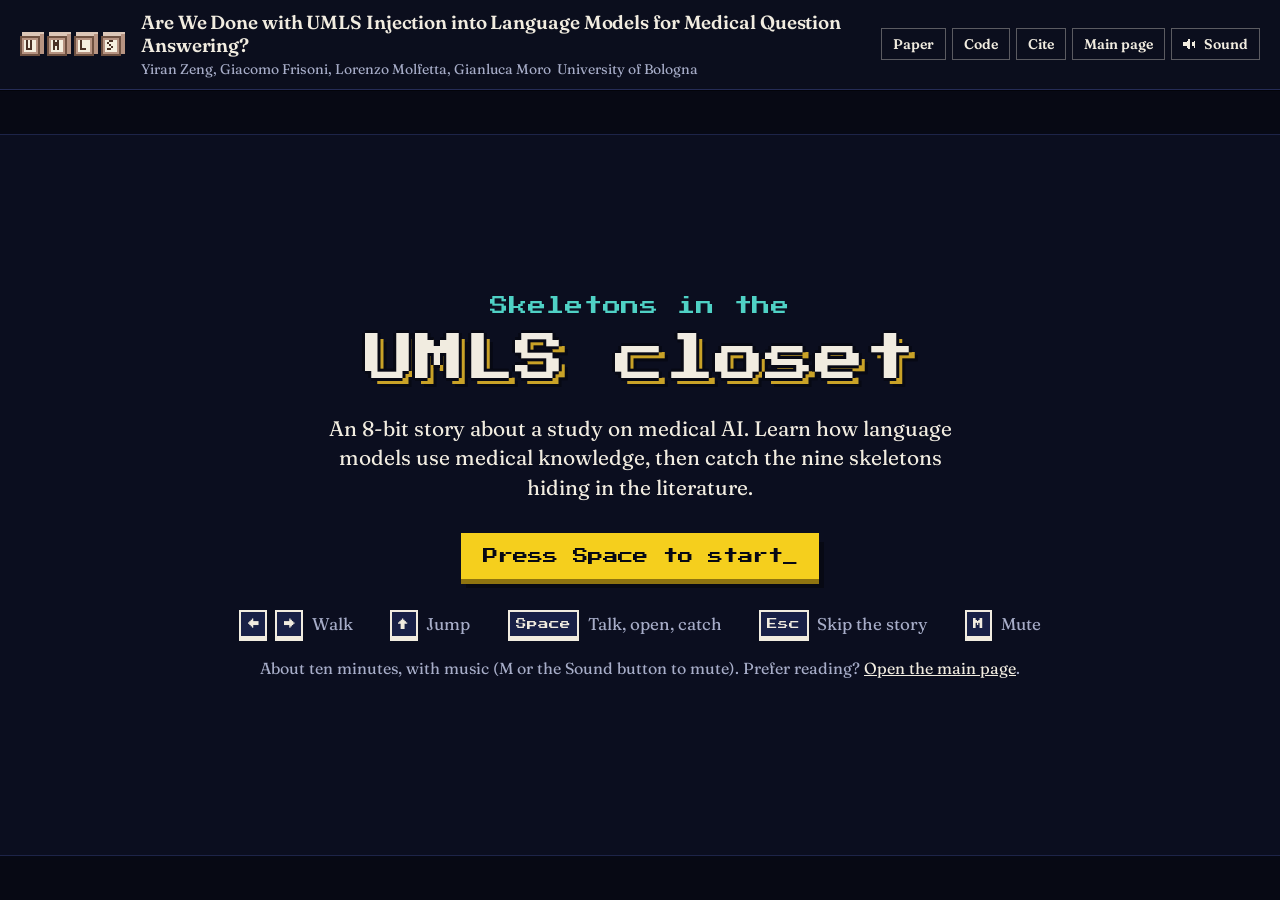
==== commit aac4540a: "docs: add game music, effects and scoring" ====
--- a/docs/play.html
+++ b/docs/play.html
@@ -53,12 +53,25 @@
 #objective { left: 2%; top: 3%; max-width: 64%; background: rgba(10, 13, 30, .88); border: 1px solid rgba(241, 236, 224, .3); padding: .45em .75em; line-height: 1.25; }
 #objective b { font-family: var(--pixel); font-weight: 400; font-size: .62em; color: var(--tape); margin-right: .7em; vertical-align: .12em; }
 #objective[hidden], #caseBtn[hidden] { display: none; }
-#caseBtn { right: 2%; top: 3%; font-size: clamp(12px, calc(var(--u) * 5.4), 16px); background: rgba(10, 13, 30, .88); }
+#hudRight { right: 2%; top: 3%; display: flex; gap: .4em; align-items: stretch; }
+#hudRight[hidden] { display: none; }
+#scoreChip { display: inline-flex; align-items: center; gap: .55em; background: rgba(10, 13, 30, .88); border: 1px solid rgba(241, 236, 224, .3); padding: .45em .75em; line-height: 1.25; }
+#scoreChip b { font-family: var(--pixel); font-weight: 400; font-size: .7em; color: var(--tape); min-width: 3.2em; text-align: right; }
+#scoreChip .streak { font-family: var(--pixel); font-size: .55em; color: var(--teal); }
+#caseBtn { font-size: inherit; background: rgba(10, 13, 30, .88); }
+.pulse { animation: pulse .5s steps(3) 2; }
+@keyframes pulse { 50% { transform: scale(1.14); border-color: var(--tape); } }
+#card.pop { animation: cardPop .35s ease-out; }
+#card.shake { animation: cardShake .4s; }
+@keyframes cardPop { 40% { transform: translate(-50%, -50%) scale(1.025); } }
+@keyframes cardShake { 20%, 60% { transform: translate(calc(-50% - 7px), -50%); } 40%, 80% { transform: translate(calc(-50% + 7px), -50%); } }
+.pts { display: inline-block; margin-left: .5em; font-family: var(--pixel); font-size: .62em; color: #6b5a2a; background: #f5cf1d; padding: .35em .5em; animation: cardPop .4s; }
 #caseBtn .n { font-family: var(--pixel); font-size: .7em; color: var(--tape); }
 
 /* dialogue box (story) */
 #dlg { position: absolute; z-index: 6; left: 3%; right: 3%; top: 4.5%; background: rgba(12, 16, 36, .96); border: 2px solid var(--bone); box-shadow: inset 0 0 0 3px var(--ink), 5px 5px 0 var(--ink); padding: 1.1em 1.3em .8em; font-size: clamp(14px, calc(var(--u) * 7), 21px); line-height: 1.38; }
 #dlg[hidden] { display: none; }
+#dlg .ghost { visibility: hidden; }
 #dlg .who { position: absolute; left: 1em; top: -1em; font-family: var(--pixel); font-size: .55em; background: var(--tape); color: var(--ink); padding: .55em .8em; }
 #dlg p { margin: 0; min-height: 2.8em; max-width: 72ch; }
 #dlg .foot { display: flex; justify-content: space-between; align-items: center; gap: 12px; margin-top: .5em; }
@@ -149,7 +162,13 @@
 .keys-touch { display: none !important; } html.touch .keys-touch { display: inline-flex !important; } html.touch .keys-desk { display: none !important; }
 
 /* ending */
-#ending { background: rgba(7, 9, 20, .9); align-items: center; }
+#ending { background: rgba(7, 9, 20, .4); align-items: center; }
+#ending .inner { animation: endIn .6s ease-out; }
+@keyframes endIn { from { transform: translateY(14px) scale(.97); opacity: 0; } }
+#ending .scoreline { display: flex; gap: .7em; flex-wrap: wrap; margin: 0 0 1em; }
+#ending .scoreline div { border: 1px solid rgba(241, 236, 224, .3); padding: .5em .85em; }
+#ending .scoreline b { display: block; font-family: var(--pixel); font-weight: 400; color: var(--tape); font-size: .62em; margin-bottom: .4em; }
+#ending .scoreline span { font-weight: 650; }
 #ending .inner { max-width: 940px; max-height: 100%; overflow: auto; background: var(--panel); border: 2px solid var(--bone); box-shadow: inset 0 0 0 3px var(--ink), 7px 7px 0 var(--ink); padding: 1.1em 1.5em; text-align: left; font-size: clamp(13px, calc(var(--u) * 5.5), 16.5px); line-height: 1.38; }
 #ending h2 { margin: 0 0 .5em; font-size: 1.5em; line-height: 1.2; font-weight: 650; }
 #ending .kicker { font-family: var(--pixel); font-size: .55em; color: var(--tape); margin: 0 0 .8em; }
@@ -206,7 +225,7 @@
   .actions { grid-column: 1 / -1; flex-wrap: wrap; }
   .btn .lbl { display: inline; }
 }
-@media (prefers-reduced-motion: reduce) { .press .caret, #dlg .next.blink { animation: none; } #rotate svg { animation: none; } }
+@media (prefers-reduced-motion: reduce) { #card.pop, #card.shake, .pulse, .pts { animation: none; } .press .caret, #dlg .next.blink { animation: none; } #rotate svg { animation: none; } }
 </style>
 </head>
 <body>
@@ -222,7 +241,7 @@
     <a class="btn" id="codeBtn" href="#">Code</a>
     <button class="btn" data-open="citeDlg">Cite</button>
     <a class="btn" href="index.html">Main page</a>
-    <button class="btn" id="soundBtn" aria-pressed="false" aria-label="Sound">
+    <button class="btn" id="soundBtn" aria-pressed="true" aria-label="Sound">
       <svg viewBox="0 0 8 8" shape-rendering="crispEdges" aria-hidden="true"><path fill="currentColor" d="M0 3h2v2H0zM2 2h1v4H2zM3 1h1v6H3z"/><path class="on" fill="currentColor" d="M5 3h1v2H5zM6 2h1v4H6z"/><path class="off" fill="currentColor" d="M5 2h1v1H5zM7 2h1v1H7zM6 3h1v2H6zM5 5h1v1H5zM7 5h1v1H7z"/></svg><span class="lbl">Sound</span>
     </button>
     <button class="btn touch-only" id="fsBtn" aria-label="Full screen"><svg viewBox="0 0 8 8" shape-rendering="crispEdges" aria-hidden="true"><path fill="currentColor" d="M0 0h3v1H1v2H0zM5 0h3v3H7V1H5zM0 5h1v2h2v1H0zM7 5h1v3H5V7h2z"/></svg></button>
@@ -233,7 +252,7 @@
   <div id="stage">
     <canvas id="game" width="384" height="216" role="img" aria-label="Pixel-art scene of the game"></canvas>
     <div class="hud" id="objective" hidden aria-live="polite"></div>
-    <button class="hud btn" id="caseBtn" hidden><span>Case file</span> <span class="n" id="caseN">0/9</span></button>
+    <div class="hud" id="hudRight" hidden><span id="scoreChip" aria-live="polite">Score <b id="scoreN">0</b><span class="streak" id="streakN"></span></span><button class="btn" id="caseBtn"><span>Case file</span> <span class="n" id="caseN">0/9</span></button></div>
     <section id="scard" hidden aria-live="polite"></section>
     <section id="dlg" hidden aria-live="polite">
       <span class="who" id="dlgWho"></span>
@@ -253,17 +272,20 @@
         <button class="press" id="startBtn"><span class="keys-desk">Press Space to start</span><span class="keys-touch">Tap to start</span><span class="caret">_</span></button>
         <div class="controls">
           <span class="ctrl keys-desk"><span class="key">&larr;</span><span class="key">&rarr;</span> Walk</span>
+          <span class="ctrl keys-desk"><span class="key">&uarr;</span> Jump</span>
           <span class="ctrl keys-desk"><span class="key">Space</span> Talk, open, catch</span>
           <span class="ctrl keys-desk"><span class="key">Esc</span> Skip the story</span>
+          <span class="ctrl keys-desk"><span class="key">M</span> Mute</span>
           <span class="ctrl keys-touch"><span class="key">&#9664;</span><span class="key">&#9654;</span> Walk</span>
-          <span class="ctrl keys-touch"><span class="key">A</span> Talk, open, catch</span>
+          <span class="ctrl keys-touch"><span class="key">A</span> Talk, open, catch, jump</span>
         </div>
-        <p class="alt">About ten minutes, sound is off by default. Prefer reading? <a href="index.html">Open the main page</a>.</p>
+        <p class="alt">About ten minutes, with music (M or the Sound button to mute). Prefer reading? <a href="index.html">Open the main page</a>.</p>
       </div>
     </div>
     <div class="overlay" id="ending" hidden>
       <div class="inner">
         <p class="kicker">Case file complete: nine of nine</p>
+        <div class="scoreline" id="scoreline"></div>
         <h2 id="verdictTitle"></h2>
         <p id="verdictText"></p>
         <p>Report these nine choices with every UMLS result, so that the next gain can be traced to UMLS:</p>
@@ -335,25 +357,32 @@
 }
 
 /* ---------- sound ---------- */
-let audio = null, soundOn = false;
+let audio = null, soundOn = true, master = null;
 const soundBtn = $('#soundBtn');
+/* Browsers only allow audio after a key press or a tap, so the context is created on the first one. */
+function ensureAudio() {
+  if (!audio) { try { audio = new (window.AudioContext || window.webkitAudioContext)(); master = audio.createGain(); master.gain.value = soundOn ? 1 : 0; master.connect(audio.destination); } catch (e) { audio = null; return; } }
+  if (audio.state === 'suspended' && !document.hidden) audio.resume();
+}
+addEventListener('keydown', ensureAudio, { capture: true });
+addEventListener('pointerdown', ensureAudio, { capture: true });
 soundBtn.addEventListener('click', () => {
-  soundOn = !soundOn;
-  if (soundOn && !audio) { try { audio = new (window.AudioContext || window.webkitAudioContext)(); } catch (e) { soundOn = false; } }
-  if (audio && audio.state === 'suspended') audio.resume();
+  soundOn = !soundOn; ensureAudio();
+  if (master) master.gain.setTargetAtTime(soundOn ? 1 : 0, audio.currentTime, 0.05);
   soundBtn.setAttribute('aria-pressed', String(soundOn)); soundBtn.blur(); if (soundOn) sfx.ok();
 });
+document.addEventListener('visibilitychange', () => { if (!audio) return; if (document.hidden) audio.suspend(); else audio.resume(); });
 function tone(f, d, type = 'square', vol = 0.045, slide = 0) {
   if (!soundOn || !audio) return;
   const t = audio.currentTime, o = audio.createOscillator(), g = audio.createGain();
   o.type = type; o.frequency.setValueAtTime(f, t); if (slide) o.frequency.exponentialRampToValueAtTime(Math.max(30, f * slide), t + d);
-  g.gain.setValueAtTime(vol, t); g.gain.exponentialRampToValueAtTime(0.0001, t + d); o.connect(g).connect(audio.destination); o.start(t); o.stop(t + d + 0.03);
+  g.gain.setValueAtTime(vol, t); g.gain.exponentialRampToValueAtTime(0.0001, t + d); o.connect(g).connect(master); o.start(t); o.stop(t + d + 0.03);
 }
 function noise(d, vol = 0.05) {
   if (!soundOn || !audio) return;
   const len = Math.floor(audio.sampleRate * d), b = audio.createBuffer(1, len, audio.sampleRate), ch = b.getChannelData(0);
   for (let i = 0; i < len; i++) ch[i] = (Math.random() * 2 - 1) * (1 - i / len);
-  const s = audio.createBufferSource(), g = audio.createGain(); s.buffer = b; g.gain.value = vol; s.connect(g).connect(audio.destination); s.start();
+  const s = audio.createBufferSource(), g = audio.createGain(); s.buffer = b; g.gain.value = vol; s.connect(g).connect(master); s.start();
 }
 const seq = (fs, d, gap) => fs.forEach((f, i) => setTimeout(() => tone(f, d), i * gap));
 const sfx = {
@@ -362,7 +391,130 @@
   escape: () => seq([880, 740, 622, 523, 440, 370], 0.06, 50), right: () => seq([659, 880, 1175], 0.08, 70), wrong: () => tone(170, 0.28, 'square', 0.05, 0.6),
   miss: () => tone(120, 0.14, 'square', 0.05),
   capture: () => seq([392, 523, 659, 784, 1046], 0.07, 55), fanfare: () => seq([523, 523, 784, 784, 1046, 988, 1046], 0.12, 120),
+  coin: () => seq([988, 1319], 0.05, 45), jump: () => tone(380, 0.1, 'square', 0.025, 1.9), card: () => noise(0.07, 0.018), type: () => tone(1500, 0.012, 'square', 0.007),
+  boom: () => { noise(0.5, 0.08); tone(90, 0.5, 'sawtooth', 0.05, 0.4); },
+  fanfareShort: () => seq([784, 988, 1175, 1568], 0.07, 60),
+  sting: () => { tone(247, 0.6, 'square', 0.04, 0.22); tone(233, 0.6, 'sawtooth', 0.03, 0.22); noise(0.1, 0.05); },
 };
+
+/* ---------- music: an original 8-bit theme (E minor, 112 BPM, 8 bars) ----------
+   Written for this game. Each bar has 16 steps (sixteenth notes); "." is a rest, "-" holds the previous note. */
+const THEME = {
+  bpm: 112,
+  lead: [
+    'E4 - G4 - B4 - . A4 G4 - . E4 F#4 - G4 .', 'E4 - . C4 E4 - G4 - . F#4 E4 - D4 - . .',
+    'C5 - B4 - A4 - . E4 A4 - C5 - B4 - A4 -', 'B4 - - - A#4 - B4 - D#5 - - - . . . .',
+    'B4 . B4 G4 . E4 . G4 B4 - E5 - D5 - B4 .', 'C5 - - B4 C5 - E5 - D5 - C5 - B4 - G4 -',
+    'A4 - C5 - E5 - D5 - C5 - B4 - A4 - G4 F#4', 'F#4 - D#4 - F#4 - B4 - - - - - . . . .',
+  ],
+  bass: [
+    'E2 . E3 . E2 . G2 . A2 . G2 . E2 . D2 .', 'C2 . C3 . C2 . E2 . G2 . E2 . C2 . D2 .',
+    'A1 . A2 . A1 . C2 . E2 . C2 . A1 . B1 .', 'B1 . B2 . B1 . D#2 . F#2 . D#2 . B1 . A#1 .',
+  ],
+  kick: [0, 6, 8], snare: [4, 12], fill: [12, 13, 14, 15],
+};
+const NOTE_INDEX = { C: 0, 'C#': 1, D: 2, 'D#': 3, E: 4, F: 5, 'F#': 6, G: 7, 'G#': 8, A: 9, 'A#': 10, B: 11 };
+const freqOf = (n) => { const m = /^([A-G]#?)(\d)$/.exec(n); return 440 * Math.pow(2, (NOTE_INDEX[m[1]] + (+m[2] + 1) * 12 - 69) / 12); };
+/* turn the bar strings into (step, frequency, length in steps) events */
+function parseTrack(bars) {
+  const ev = []; bars.forEach((bar, b) => { const tk = bar.trim().split(/\s+/); tk.forEach((t, i) => { if (t === '.' || t === '-') return; let len = 1; while (tk[i + len] === '-') len++; ev.push([b * 16 + i, freqOf(t), len]); }); });
+  return ev;
+}
+const LEAD = parseTrack(THEME.lead), BASS = parseTrack([...THEME.bass, ...THEME.bass]), LOOP_STEPS = 8 * 16;
+const MUSIC_LEVEL = 0.4; // volume of both pieces of music relative to the sound effects (1 = the previous level)
+const music = { on: false, gain: null, timer: null, next: 0, step: 0, duck: 1 };
+function musicVoice(f, t, dur, type, vol) {
+  const o = audio.createOscillator(), g = audio.createGain(); o.type = type; o.frequency.setValueAtTime(f, t);
+  g.gain.setValueAtTime(0.0001, t); g.gain.linearRampToValueAtTime(vol, t + 0.01); g.gain.setValueAtTime(vol, t + Math.max(0.02, dur - 0.04)); g.gain.linearRampToValueAtTime(0.0001, t + dur);
+  o.connect(g).connect(music.gain); o.start(t); o.stop(t + dur + 0.02);
+}
+function musicDrum(kind, t) {
+  if (kind === 'kick') { const o = audio.createOscillator(), g = audio.createGain(); o.frequency.setValueAtTime(150, t); o.frequency.exponentialRampToValueAtTime(45, t + 0.12); g.gain.setValueAtTime(0.5, t); g.gain.exponentialRampToValueAtTime(0.0001, t + 0.14); o.connect(g).connect(music.gain); o.start(t); o.stop(t + 0.16); return; }
+  const len = Math.floor(audio.sampleRate * (kind === 'snare' ? 0.12 : 0.03)), b = audio.createBuffer(1, len, audio.sampleRate), ch = b.getChannelData(0);
+  for (let i = 0; i < len; i++) ch[i] = (Math.random() * 2 - 1) * (1 - i / len);
+  const src = audio.createBufferSource(), f = audio.createBiquadFilter(), g = audio.createGain(); src.buffer = b;
+  f.type = kind === 'snare' ? 'bandpass' : 'highpass'; f.frequency.value = kind === 'snare' ? 1800 : 7000; g.gain.value = kind === 'snare' ? 0.35 : 0.12;
+  src.connect(f).connect(g).connect(music.gain); src.start(t);
+}
+function scheduleMusic() {
+  const spb = 60 / (THEME.bpm + 2 * SKELS.filter(s => s.caught).length) / 4; // seconds per step: 2 BPM faster per skeleton caught
+  while (music.next < audio.currentTime + 0.15) {
+    const s = music.step % LOOP_STEPS, t = music.next, inBar = s % 16, lastBar = s >= 7 * 16;
+    for (const [st, f, len] of LEAD) if (st === s) musicVoice(f, t, len * spb, 'square', 0.07);
+    for (const [st, f, len] of BASS) if (st === s) musicVoice(f, t, Math.min(len, 2) * spb * 0.9, 'triangle', 0.22);
+    if (THEME.kick.includes(inBar)) musicDrum('kick', t);
+    if ((lastBar ? THEME.fill : THEME.snare).includes(inBar)) musicDrum('snare', t);
+    if (inBar % 2 === 1) musicDrum('hat', t);
+    music.step++; music.next += spb;
+  }
+}
+function startMusic() {
+  ensureAudio(); if (!audio || music.on) return;
+  music.gain = audio.createGain(); music.gain.gain.value = 0.0001; music.gain.connect(master);
+  music.gain.gain.setTargetAtTime(0.9 * MUSIC_LEVEL, audio.currentTime, 0.4);
+  music.on = true; music.step = 0; music.next = audio.currentTime + 0.1; music.duck = 1;
+  music.timer = setInterval(scheduleMusic, 25); scheduleMusic();
+}
+function stopMusic(fade = 0.6) {
+  if (!music.on) return; music.on = false; clearInterval(music.timer);
+  const g = music.gain; g.gain.setTargetAtTime(0.0001, audio.currentTime, fade / 3); setTimeout(() => g.disconnect(), fade * 1000 + 300);
+}
+/* quieter while a card is open, so the text can be read in peace */
+function duckMusic(reading) { const d = reading ? 0.45 : 1; if (!music.on || d === music.duck) return; music.duck = d; music.gain.gain.setTargetAtTime(0.9 * MUSIC_LEVEL * d, audio.currentTime, 0.25); }
+
+/* ---------- story music: a calm prelude to the game theme (E minor, 112 BPM, 8 bars, about 17 s) ----------
+   Same key, tempo, chords (Em, C, Am, B) and 8-bit instruments as the theme, at half speed and without drums:
+   soft arpeggios, a slowed fragment of the theme melody, and a quiet clock tick for the lab at night.
+   It plays from the first line of the story and stops abruptly the first time the closet moves. Each bar has 8 steps (eighth notes). */
+const INTRO = {
+  bpm: 112,
+  // per bar: the bass note, then four chord tones (the theme's progression, played twice)
+  chords: [['E2', 'E3', 'G3', 'B3', 'E4'], ['C2', 'C3', 'E3', 'G3', 'C4'], ['A1', 'A2', 'C3', 'E3', 'A3'], ['B1', 'B2', 'D#3', 'F#3', 'B3'],
+           ['E2', 'E3', 'G3', 'B3', 'E4'], ['C2', 'C3', 'E3', 'G3', 'C4'], ['A1', 'A2', 'C3', 'E3', 'A3'], ['B1', 'B2', 'D#3', 'F#3', 'B3']],
+  arp: [1, 2, 3, 4, 3, 2, 3, 4], // which chord tone each eighth note plays
+  melody: ['E4 - G4 - B4 - - -', 'A4 - G4 - E4 - - -', 'C5 - B4 - A4 - - -', 'B4 - - - A#4 - B4 -',
+           'E4 - G4 - B4 - E5 -', 'D5 - C5 - B4 - G4 -', 'A4 - C5 - B4 - A4 -', 'F#4 - - - D#4 - - -'],
+};
+const INTRO_MEL = []; INTRO.melody.forEach((bar, b) => { const tk = bar.trim().split(/\s+/); tk.forEach((t, i) => { if (t === '.' || t === '-') return; let len = 1; while (tk[i + len] === '-') len++; INTRO_MEL.push([b * 8 + i, freqOf(t), len]); }); });
+const intro = { on: false, gain: null, bus: null, timer: null, next: 0, step: 0 };
+function introTone(f, t, type, vol, attack, hold, release) {
+  const o = audio.createOscillator(), g = audio.createGain(); o.type = type; o.frequency.setValueAtTime(f, t);
+  g.gain.setValueAtTime(0.0001, t); g.gain.linearRampToValueAtTime(vol, t + attack);
+  if (hold > 0) g.gain.setValueAtTime(vol, t + attack + hold);
+  g.gain.setTargetAtTime(0.0001, t + attack + Math.max(0, hold), release);
+  o.connect(g).connect(intro.bus); o.start(t); o.stop(t + attack + Math.max(0, hold) + release * 6);
+}
+function introTick(t) { // a soft clock tick: a very short burst of filtered noise
+  const len = Math.floor(audio.sampleRate * 0.02), b = audio.createBuffer(1, len, audio.sampleRate), ch = b.getChannelData(0);
+  for (let i = 0; i < len; i++) ch[i] = (Math.random() * 2 - 1) * (1 - i / len);
+  const s = audio.createBufferSource(), f = audio.createBiquadFilter(), g = audio.createGain(); s.buffer = b; f.type = 'highpass'; f.frequency.value = 5000; g.gain.value = 0.05;
+  s.connect(f).connect(g).connect(intro.bus); s.start(t);
+}
+function scheduleIntro() {
+  const spb = 60 / INTRO.bpm / 2; // seconds per eighth note: half the speed of the theme's sixteenths
+  while (intro.next < audio.currentTime + 0.2) {
+    const s = intro.step % 64, bar = Math.floor(s / 8), inBar = s % 8, t = intro.next, ch = INTRO.chords[bar];
+    if (inBar === 0 || inBar === 4) introTone(freqOf(ch[0]), t, 'triangle', 0.17, 0.01, spb * 2.5, 0.25);           // bass, as in the theme
+    introTone(freqOf(ch[INTRO.arp[inBar]]), t, 'triangle', 0.06, 0.005, 0, 0.18);                                  // arpeggio
+    for (const [st, f, len] of INTRO_MEL) if (st === s) introTone(f, t, 'square', 0.03, 0.02, len * spb * 0.85, 0.12); // melody, theme timbre
+    if (inBar % 2 === 0) introTick(t);                                                                              // clock on every beat
+    intro.step++; intro.next += spb;
+  }
+}
+function startIntro() {
+  ensureAudio(); if (!audio || intro.on) return;
+  intro.gain = audio.createGain(); intro.gain.gain.value = 0.0001; intro.gain.connect(master);
+  intro.bus = audio.createGain(); intro.bus.connect(intro.gain);
+  intro.gain.gain.setTargetAtTime(0.85 * MUSIC_LEVEL, audio.currentTime, 0.6);
+  intro.on = true; intro.step = 0; intro.next = audio.currentTime + 0.15;
+  intro.timer = setInterval(scheduleIntro, 30); scheduleIntro();
+}
+function stopIntro(fade = 1.2) {
+  if (!intro.on) return; intro.on = false; clearInterval(intro.timer);
+  const g = intro.gain; g.gain.setTargetAtTime(0.0001, audio.currentTime, fade / 3); setTimeout(() => g.disconnect(), fade * 1000 + 1500);
+}
+/* the first time the closet moves, the prelude stops dead with a tape-stop sound: something unexpected happened */
+function interruptIntro() { if (!intro.on) return; stopIntro(0.08); sfx.sting(); }
 
 /* ---------- sprites ---------- */
 function sprite(rows, pal) {
@@ -385,6 +537,84 @@
 const skA = [SK1, SK2, SK3].map(r => sprite(r, { b: '#ece6d6', k: '#1a0f22' }));
 const skB = [SK1, SK2, SK3].map(r => sprite(r, { b: '#d3ece8', k: '#1a0f22' }));
 
+/* ---------- effects: particles, floating texts, flash ---------- */
+let parts = [], floats = [], flash = 0;
+const FX = reduceMotion ? 0.35 : 1; // fewer particles when the user asks for reduced motion
+const CONFETTI = ['#f5cf1d', '#4fd1c5', '#ef6461', '#7b5bc4', '#f1ece0', '#3fb59f'];
+function emit(n, o) {
+  for (let i = 0; i < Math.round(n * FX); i++) {
+    const a = (o.angle ?? -Math.PI / 2) + (Math.random() - 0.5) * (o.spread ?? Math.PI * 2), sp = (o.speed ?? 60) * (0.4 + Math.random() * 0.8);
+    parts.push({ x: o.x + (Math.random() - 0.5) * (o.jx || 0), y: o.y + (Math.random() - 0.5) * (o.jy || 0), vx: Math.cos(a) * sp, vy: Math.sin(a) * sp,
+      g: o.g ?? 160, life: (o.life ?? 0.8) * (0.6 + Math.random() * 0.6), max: 0, size: o.size ?? 1, color: Array.isArray(o.color) ? o.color[Math.floor(Math.random() * o.color.length)] : o.color, back: !!o.back, top: !!o.top, drag: o.drag ?? 0.98 });
+    parts[parts.length - 1].max = parts[parts.length - 1].life;
+  }
+}
+const confetti = (x, y, n = 40) => emit(n, { x, y, speed: 130, g: 200, life: 1.3, size: 2, color: CONFETTI, drag: 0.97 });
+const dust = (x, y, n = 2) => emit(n, { x, y, angle: -Math.PI / 2, spread: 2.2, speed: 14, g: -6, life: 0.5, color: ['#5a6390', '#6c75a6'], back: true });
+const sparkle = (x, y) => emit(10, { x, y, speed: 50, g: 40, life: 0.5, color: ['#fff3a0', '#f5cf1d', '#ffffff'] });
+function floatText(text, x, y, color = '#f5cf1d', scale = 1, life = 1) { floats.push({ text, x, y, color, scale, t: 0, life }); }
+function updateFX(d) {
+  for (const p of parts) { p.vx *= p.drag; p.vy = p.vy * p.drag + p.g * d; p.x += p.vx * d; p.y += p.vy * d; p.life -= d; if (p.y > GROUND && p.g > 0) { p.y = GROUND; p.vy *= -0.3; p.vx *= 0.6; } }
+  parts = parts.filter(p => p.life > 0);
+  for (const f of floats) f.t += d; floats = floats.filter(f => f.t < f.life);
+  if (flash > 0) flash = Math.max(0, flash - d * 2.5);
+}
+/* rockets rise from the floor and burst; they and their sparks are drawn on the top layer */
+let rockets = [];
+function launchRocket() {
+  const side = Math.random(), x = camX + (side < 0.35 ? 20 + Math.random() * 70 : side < 0.7 ? W - 90 + Math.random() * 70 : 110 + Math.random() * (W - 220));
+  rockets.push({ x, y: GROUND, vy: -(170 + Math.random() * 60), ty: 22 + Math.random() * 60, color: CONFETTI[Math.floor(Math.random() * CONFETTI.length)] });
+  tone(500, 0.18, 'triangle', 0.012, 2.2);
+}
+function updateRockets(d) {
+  for (const r of rockets) {
+    r.y += r.vy * d; emit(1, { x: r.x, y: r.y + 2, speed: 12, g: 30, life: 0.35, color: ['#ffe7a3', '#f5cf1d'], top: true });
+    if (r.y <= r.ty) { r.done = true; emit(64, { x: r.x, y: r.y, speed: 115, g: 50, life: 1.5, size: 2, color: [r.color, r.color, r.color, '#ffffff'], drag: 0.965, top: true }); emit(10, { x: r.x, y: r.y, speed: 20, g: 0, life: 0.25, size: 3, color: '#ffffff', top: true }); noise(0.25, 0.03); tone(140 + Math.random() * 120, 0.3, 'square', 0.02, 0.5); }
+  }
+  rockets = rockets.filter(r => !r.done);
+}
+/* fireworks are part of the scene, so the ending card always stays above them and its text stays readable */
+function drawTop() {
+  for (const r of rockets) rect(wx(r.x), r.y, 1, 3, '#fff3c4');
+  for (const p of parts) { if (!p.top) continue; ctx.globalAlpha = Math.min(1, p.life / p.max * 1.5); rect(wx(p.x), p.y, p.size, p.size, p.color); }
+  ctx.globalAlpha = 1;
+}
+function drawParts(back) {
+  for (const p of parts) { if (p.top || p.back !== back) continue; ctx.globalAlpha = Math.min(1, p.life / p.max * 1.5); rect(wx(p.x), p.y, p.size, p.size, p.color); }
+  ctx.globalAlpha = 1;
+}
+function drawFloats() {
+  for (const f of floats) {
+    const q = f.t / f.life, w = textW(f.text, f.scale), x = Math.round(f.x - camX - w / 2), y = Math.round(f.y - q * 16 * f.scale), pop = f.scale > 1 && q < 0.15 ? 1 : 0;
+    ctx.globalAlpha = q > 0.7 ? (1 - q) / 0.3 : 1;
+    text(f.text, x + 1, y + 1 + pop, '#070914', f.scale); text(f.text, x, y + pop, f.color, f.scale);
+  }
+  ctx.globalAlpha = 1;
+}
+
+/* ---------- score, streak and CUI tokens ---------- */
+let lastStreakTxt = '';
+let score = 0, scoreShown = 0, streak = 0, rightCount = 0, coinsGot = 0, pending = 0;
+let milestone = null, finaleT = 0, rocketT = 0;
+const MILESTONES = { 3: ['STREAK X3!', '#4fd1c5'], 5: ['ON FIRE! X5', '#ef6461'], 9: ['PERFECT RUN!', '#f5cf1d'] };
+function award(correct) { const pts = correct ? 100 + 20 * streak : 40; if (correct) { streak++; rightCount++; } else streak = 0; pending = pts; milestone = correct && MILESTONES[streak] ? MILESTONES[streak] : null; return pts; }
+function addScore(n) { score += n; }
+const RANKS = [[1600, 'Area Chair of the Closet'], [1200, 'Outstanding Reviewer'], [800, 'Reviewer 2'], [0, 'Curious Reader']];
+const rankOf = (sc) => RANKS.find(([t]) => sc >= t)[1];
+/* four concept-ID tokens per skeleton room; the high ones need a jump */
+const COINS = [];
+for (let room = 2; room <= 10; room++) [[70, 11], [118, 40], [292, 11], [334, 40]].forEach(([dx, h]) => COINS.push({ x: room * SCENE + dx, y: GROUND - h, taken: false }));
+const TAUNTS = ['WHICH RELEASE? HA!', 'TRY THE DRAWERS!', 'LINK ME IF YOU CAN', 'NEW RELEASE, NEW ME', 'NO ANSWER HERE!', 'I GROW EVERY HOP', 'WE FILL THE GAPS', 'NOTHING INSIDE ME', 'READ ME RIGHT'];
+function drawCoins() {
+  for (const c of COINS) {
+    if (c.taken) continue; const X = wx(c.x) - 3, bob = reduceMotion ? 0 : Math.round(Math.sin(time * 3 + c.x) * 2), Y = c.y - 3 + bob;
+    if (X < -8 || X > W + 8) continue;
+    rect(X + 1, Y, 5, 7, '#8f7410'); rect(X, Y + 1, 7, 5, '#8f7410'); rect(X + 1, Y + 1, 5, 5, '#f5cf1d'); rect(X + 1, Y + 1, 2, 1, '#fff3a0');
+    text('C', X + 2, Y + 1, '#8f7410');
+    if (!reduceMotion && Math.floor(time * 2 + c.x) % 7 === 0) rect(X + 5, Y - 1, 1, 1, '#ffffff');
+  }
+}
+
 /* ---------- drawing helpers ---------- */
 let camX = 0, time = 0, dt = 0, shake = 0;
 function rect(x, y, w, h, c) { ctx.fillStyle = c; ctx.fillRect(Math.round(x), Math.round(y), Math.round(w), Math.round(h)); }
@@ -431,11 +661,13 @@
     // windows
     if ([0, 2, 5, 7, 9, 11].includes(i)) for (const wxp of [26, 300]) {
       const X = x0 + wxp; rect(X - 2, 62, 62, 52, '#0a0d22'); ctx.drawImage(skyline, Math.floor(((i * 70 + wxp) + camX * 0.15) % 140), 0, 58, 44, Math.round(X), 64, 58, 44);
+      if (!reduceMotion) { const ph = (time * 0.11 + i * 0.37 + wxp * 0.001) % 1; if (ph < 0.06) { const q = ph / 0.06; for (let k2 = 0; k2 < 6; k2++) rect(X + 6 + q * 40 - k2 * 2, 68 + q * 12 - k2 * 0.6, 1, 1, k2 ? 'rgba(241,236,224,.5)' : '#ffffff'); } }
       rect(X + 28, 64, 2, 44, '#0a0d22'); rect(X, 85, 58, 2, '#0a0d22'); rect(X - 4, 114, 66, 3, '#2f3866');
     }
     // ceiling lamps
-    for (const lx of [110, 270]) { const X = x0 + lx; rect(X, 7, 1, 14, '#0f1330'); rect(X - 7, 21, 15, 4, '#3b4378'); rect(X - 5, 25, 11, 1, '#ffe7a3');
-      ctx.globalAlpha = 0.07; ctx.fillStyle = '#ffe7a3'; ctx.beginPath(); ctx.moveTo(X - 5, 26); ctx.lineTo(X + 6, 26); ctx.lineTo(X + 40, GROUND); ctx.lineTo(X - 40, GROUND); ctx.closePath(); ctx.fill(); ctx.globalAlpha = 1; }
+    for (const lx of [110, 270]) { const X = x0 + lx, fl = !reduceMotion && Math.sin(time * 2.3 + i * 1.7 + lx) > 0.985 && Math.floor(time * 24) % 2; rect(X, 7, 1, 14, '#0f1330'); rect(X - 7, 21, 15, 4, '#3b4378'); rect(X - 5, 25, 11, 1, fl ? '#8a7a55' : '#ffe7a3');
+      if (!reduceMotion) for (let j = 0; j < 5; j++) rect(X + Math.sin(time * 0.4 + j * 1.3 + i) * (8 + j * 6), 30 + ((time * 7 + j * 31 + i * 17) % 150), 1, 1, 'rgba(255,240,200,.35)');
+      ctx.globalAlpha = fl ? 0.025 : 0.07; ctx.fillStyle = '#ffe7a3'; ctx.beginPath(); ctx.moveTo(X - 5, 26); ctx.lineTo(X + 6, 26); ctx.lineTo(X + 40, GROUND); ctx.lineTo(X - 40, GROUND); ctx.closePath(); ctx.fill(); ctx.globalAlpha = 1; }
     // door frame between rooms
     if (i > 0) { rect(x0 - 3, 46, 6, GROUND - 46, '#121735'); rect(x0 - 2, 46, 4, GROUND - 46, '#2a3263'); }
     drawProps(i, i * SCENE);
@@ -500,9 +732,10 @@
       ctx.strokeStyle = 'rgba(79,209,197,.35)'; ctx.lineWidth = 1; ctx.beginPath();
       for (let j = 1; j < nodes.length; j++) { const p = nodes[Math.max(0, Math.floor((j - 1) / 3))]; ctx.moveTo(X(p[0]) + 0.5, p[1] + 0.5); ctx.lineTo(X(nodes[j][0]) + 0.5, nodes[j][1] + 0.5); } ctx.stroke();
       nodes.forEach(([nx, ny], j) => rect(X(nx) - 1, ny - 1, 3, 3, j === 0 ? '#f5cf1d' : (j < 6 ? '#f1ece0' : '#4fd1c5')));
+      if (!reduceMotion) for (let k2 = 0; k2 < 7; k2++) { const j = 1 + ((k2 * 13 + Math.floor(time * 0.8 + k2 * 0.37)) % (nodes.length - 1)), pp = nodes[Math.max(0, Math.floor((j - 1) / 3))], q = (time * 0.8 + k2 * 0.37) % 1; rect(X(pp[0] + (nodes[j][0] - pp[0]) * q) - 1, pp[1] + (nodes[j][1] - pp[1]) * q - 1, 2, 2, '#ffffff'); }
     } else if (k === 6) { // chemistry shelf
       rect(X(40), GROUND - 22, 140, 3, '#5b4a3a'); rect(X(44), GROUND - 19, 3, 19, '#3e3226'); rect(X(172), GROUND - 19, 3, 19, '#3e3226');
-      for (const [fx, lab, c] of [[56, 'SERINE', '#d3ece8'], [116, 'ETHANOL', '#cfe0ff']]) { rect(X(fx + 8), GROUND - 52, 8, 10, '#9aa3c7'); rect(X(fx), GROUND - 42, 24, 20, '#9aa3c7'); rect(X(fx + 2), GROUND - 36, 20, 14, c);
+      for (const [fx, lab0, c] of [[56, 'SERINE', '#d3ece8'], [116, 'ETHANOL', '#cfe0ff']]) { const lab = SKELS[6].caught ? lab0 : '?'; rect(X(fx + 8), GROUND - 52, 8, 10, '#9aa3c7'); rect(X(fx), GROUND - 42, 24, 20, '#9aa3c7'); rect(X(fx + 2), GROUND - 36, 20, 14, c);
         rect(X(fx - 6), GROUND - 64, textW(lab) + 6, 9, '#f1ece0'); text(lab, X(fx - 3), GROUND - 62, '#1c2447');
         if (!reduceMotion) rect(X(fx + 6 + (Math.floor(time * 3 + fx) % 10)), GROUND - 34 - (Math.floor(time * 6 + fx) % 8), 2, 2, '#ffffff'); }
     } else if (k === 7) { // training room
@@ -554,7 +787,7 @@
 }
 
 /* ---------- state ---------- */
-const team = STYLE.map(() => ({ x: 0, dir: 1, walk: 0, moving: false }));
+const team = STYLE.map(() => ({ x: 0, dir: 1, walk: 0, moving: false, jy: 0, vy: 0, jt: null, dustT: 0 }));
 const lead = team[0];
 const SKX = (k) => SCENE * (k + 2) + 222;
 const HALL_X = SCENE * 11 + 60;
@@ -564,12 +797,16 @@
 const keys = { left: false, right: false };
 let inputMode = 'key';
 const SPEED = 128;
+function jump() {
+  if (lead.jy > 0 || lead.jt !== null || !(state === 'walk0' || state === 'explore')) return;
+  team.forEach((m, i) => { m.jt = i * 0.09; }); sfx.jump();
+}
 function placeTeam(x) { team.forEach((m, i) => { m.x = x - i * 13; m.dir = 1; }); }
 placeTeam(150);
 
 const objective = $('#objective'), caseBtn = $('#caseBtn');
 function setObjective(htmlStr) { objective.hidden = !htmlStr; objective.innerHTML = htmlStr ? `<b>Goal</b>${htmlStr}` : ''; }
-function updateCase() { const n = SKELS.filter(s => s.caught).length; $('#caseN').textContent = `${n}/${N}`; caseBtn.hidden = !['explore', 'card', 'capture'].includes(state); }
+function updateCase() { const n = SKELS.filter(s => s.caught).length; $('#caseN').textContent = `${n}/${N}`; $('#hudRight').hidden = !['explore', 'card', 'capture'].includes(state); }
 const ACT = () => inputMode === 'touch' ? 'A' : 'Space';
 
 /* ---------- story ---------- */
@@ -588,7 +825,7 @@
 }
 function startStory() {
   if (document.activeElement && document.activeElement.blur) document.activeElement.blur();
-  $('#title').hidden = true; state = 'story'; storyIdx = -1; sfx.start(); placeTeam(150); camX = 0; nextStory();
+  $('#title').hidden = true; state = 'story'; storyIdx = -1; sfx.start(); startIntro(); placeTeam(150); camX = 0; nextStory();
 }
 function nextStory() {
   storyIdx++;
@@ -597,12 +834,15 @@
   $('#dlg').hidden = false; $('#dlgWho').textContent = st.who;
   const sc = $('#scard'); if (st.card) { storyCard(st.card, st); sc.hidden = false; } else { sc.hidden = true; pipe = null; }
   if (st.scene === 'walk') walkTarget = CLOSET_X - 30; else if (st.scene === 'archive' && lead.x < CLOSET_X - 40) { placeTeam(CLOSET_X - 30); }
-  if (st.rattle) { closet.rattle = 0.8; closet.eyes = 1.4; sfx.rattle(); }
-  typing = { full: st.text, shown: 0 }; $('#dlgNext').textContent = ''; $('#dlgNext').classList.remove('blink');
+  if (st.rattle) { closet.rattle = 0.8; closet.eyes = 1.4; sfx.rattle(); interruptIntro(); }
+  typing = { full: st.text, shown: 0, doneAt: null }; renderTyping(0); $('#dlgNext').textContent = ''; $('#dlgNext').classList.remove('blink');
   placeStoryCard();
 }
 function storyAction() {
-  if (typing && typing.shown < typing.full.length) { typing.shown = typing.full.length; return; }
+  // first press while the text is appearing: show the whole line; only a later press moves on
+  if (typing && typing.shown < typing.full.length) { typing.shown = typing.full.length; typing.doneAt = clock(); renderTyping(typing.full.length); return; }
+  // a press that lands right after the line finished on its own is treated as late, not as "next"
+  if (typing && typing.doneAt !== null && clock() - typing.doneAt < 0.4) return;
   sfx.blip(); nextStory();
 }
 function endStory() {
@@ -611,6 +851,9 @@
   state = 'walk0'; setObjective(`Open the closet: walk to it and press ${ACT()}.`); updateCase();
 }
 
+/* the not-yet-typed text is present but invisible, so the box has its final height from the first letter */
+const escText = (t) => t.replace(/&/g, '&amp;').replace(/</g, '&lt;');
+function renderTyping(n) { $('#dlgText').innerHTML = escText(typing.full.slice(0, n)) + `<span class="ghost">${escText(typing.full.slice(n))}</span>`; }
 function placeStoryCard() {
   const d = $('#dlg'), sc = $('#scard'); if (d.hidden || sc.hidden) return;
   const top = d.offsetTop + d.offsetHeight + Math.round(stage.clientHeight * 0.025), maxH = Math.round(stage.clientHeight * 0.86) - top;
@@ -619,7 +862,11 @@
 /* ---------- closet ---------- */
 const nearCloset = () => Math.abs(lead.x - (CLOSET_X - 18)) < 30;
 function openCloset() {
-  state = 'opening'; stateT = 0; closet.open = 1; sfx.open(); shake = 0.35; setObjective('Nine skeletons escaped to the right.');
+  state = 'opening'; stateT = 0; closet.open = 1; sfx.open(); sfx.boom(); shake = 0.55; flash = 1; setObjective('Nine skeletons escaped to the right.');
+  emit(30, { x: CLOSET_X + 30, y: GROUND - 50, jx: 40, jy: 60, speed: 110, g: 260, life: 1.1, size: 2, color: ['#6b4a2c', '#4f341d', '#7d5a37'] });
+  emit(34, { x: CLOSET_X + 30, y: GROUND - 6, jx: 70, angle: -Math.PI / 2, spread: 2.6, speed: 30, g: -10, life: 1.4, size: 2, color: ['#5a6390', '#6c75a6', '#8f96c2'], back: true });
+  floatText('BOO!', CLOSET_X + 30, GROUND - 104, '#f1ece0', 2, 1.2);
+  stopIntro(0.3); setTimeout(startMusic, 700); // after the silence, the hunt begins
   flyers = SKELS.map((s, i) => ({ s, x: CLOSET_X + 22, y: GROUND - 40, vy: -90 - Math.random() * 50, delay: 0.2 + i * 0.13, vx: 170 + Math.random() * 60, out: false }));
   setTimeout(sfx.escape, 250);
 }
@@ -629,7 +876,8 @@
 const nearSkeleton = () => current < N && Math.abs(lead.x - (SKELS[current].x - 26)) < 32;
 let lockUntil = 0;
 const clock = () => performance.now() / 1000;
-function showCard(htmlStr, mode) { lockUntil = clock() + 0.45; card.innerHTML = htmlStr; card.hidden = false; card.scrollTop = 0; cardMode = mode; state = 'card'; keys.left = keys.right = false; updateCase(); }
+function bump(kind) { card.classList.remove('pop', 'shake'); void card.offsetWidth; card.classList.add(kind); }
+function showCard(htmlStr, mode) { sfx.card(); lockUntil = clock() + 0.45; card.innerHTML = htmlStr; card.hidden = false; card.scrollTop = 0; cardMode = mode; state = 'card'; keys.left = keys.right = false; updateCase(); }
 function hideCard() { card.hidden = true; mini = null; cardMode = null; }
 const foot = (label, hint = true) => `<div class="foot"><button class="btn primary" id="cardGo">${label}</button>${hint ? `<span class="hint">${inputMode === 'touch' ? 'or press A' : 'or press Space'}</span>` : ''}</div>`;
 
@@ -650,8 +898,9 @@
       if (mini.done) return; mini.done = true; mark();
       choices[s.quiz.answer].classList.add('right');
       const fb = $('#fb');
-      if (i === s.quiz.answer) { fb.textContent = 'Right.'; sfx.right(); }
-      else { choices[i].classList.add('wrong'); fb.classList.add('bad'); fb.textContent = `Not quite: the answer is ${s.quiz.options[s.quiz.answer]}.`; sfx.wrong(); }
+      const ok = i === s.quiz.answer, pts = award(ok);
+      if (ok) { fb.innerHTML = `Right.<span class="pts">+${pts}${streak > 1 ? ` streak x${streak}` : ''}</span>`; sfx.right(); bump('pop'); }
+      else { choices[i].classList.add('wrong'); fb.classList.add('bad'); fb.innerHTML = `Not quite: the answer is ${s.quiz.options[s.quiz.answer]}.<span class="pts">+${pts}</span>`; sfx.wrong(); bump('shake'); shake = 0.25; }
       $('#after').innerHTML = foot('See the finding'); $('#cardGo').addEventListener('click', () => cardAction()); if (inputMode !== 'touch') $('#cardGo').focus({ preventScroll: true });
     };
     mini.act = () => { if (!mini.done) mini.pick(mini.sel); else openResult(); };
@@ -661,15 +910,15 @@
     const toks = [['A', 'none'], ['patient', 'generic'], ['with', 'none'], ['rheumatoid arthritis', 'key', 'C0003873'], ['(RA)', 'key', 'C0003873'], ['requires', 'none'], ['selective', 'none'], ['inhibition', 'generic'], ['of', 'none'], ['COX-2.', 'key', 'C0387583'], ['Which', 'none'], ['drug', 'generic'], ['is', 'none'], ['most', 'none'], ['appropriate?', 'none']];
     showCard(`<p class="kicker">Catch it: be the entity linker</p><h2 id="cardTitle">${s.game.prompt}</h2><div class="tokens">${toks.map((t, i) => `<button class="tok" data-i="${i}">${t[0]}</button>`).join('')}</div><p class="feedback" id="fb" aria-live="assertive">Use the arrow keys and ${ACT()}, or tap the words.</p><div id="after"></div>`, 'link');
     const els = [...card.querySelectorAll('.tok')];
-    mini = { type: 'link', sel: 3, done: false, found: new Set() };
+    mini = { type: 'link', sel: 3, done: false, found: new Set(), misses: 0 };
     const mark = () => els.forEach((e, i) => e.classList.toggle('sel', i === mini.sel && !mini.done));
     mini.move = (d) => { if (mini.done) return; mini.sel = (mini.sel + d + els.length) % els.length; mark(); };
     mini.pick = (i) => {
       if (mini.done) return; const [w, kind, cui] = toks[i], fb = $('#fb'); els[i].classList.add('t-' + kind); fb.classList.toggle('bad', kind === 'none');
-      if (kind === 'key') { mini.found.add(cui); fb.textContent = `Linked: "${w.replace(/[().]/g, '')}" is UMLS concept ${cui}.`; sfx.ok(); }
-      else if (kind === 'generic') { fb.textContent = `"${w}" is a real UMLS concept, but too generic to help answer this question.`; sfx.blip(); }
-      else { fb.textContent = `"${w}" is not a medical concept.`; sfx.miss(); }
-      if (mini.found.size >= 2) { mini.done = true; mark(); sfx.right(); fb.classList.remove('bad'); fb.textContent = 'Both key concepts linked: rheumatoid arthritis and COX-2. Real linkers face the same choice on every word.';
+      if (kind === 'key') { mini.found.add(cui); fb.textContent = `Linked: “${w.replace(/[().]/g, '')}” is UMLS concept ${cui}.`; sfx.ok(); }
+      else if (kind === 'generic') { fb.textContent = `“${w}” is a real UMLS concept, but too generic to help answer this question.`; sfx.blip(); }
+      else { fb.textContent = `“${w}” is not a medical concept.`; sfx.miss(); mini.misses++; bump('shake'); }
+      if (mini.found.size >= 2) { mini.done = true; mark(); sfx.right(); bump('pop'); const pts = award(mini.misses <= 1); fb.classList.remove('bad'); fb.innerHTML = `Both key concepts linked: rheumatoid arthritis and COX-2. Real linkers face the same choice on every word.<span class="pts">+${pts}</span>`;
         $('#after').innerHTML = foot('See what real linkers do'); $('#cardGo').addEventListener('click', () => cardAction()); if (inputMode !== 'touch') $('#cardGo').focus({ preventScroll: true }); }
     };
     mini.act = () => { if (!mini.done) mini.pick(mini.sel); else openResult(); };
@@ -688,8 +937,9 @@
       els.forEach((e, i) => { const used = T[i].use >= 50; e.classList.remove('on'); e.classList.add(used ? 'right' : (mini.picked.has(i) ? 'wrong' : 'x')); e.insertAdjacentHTML('beforeend', `<span class="use">${T[i].use}% of papers</span>`); });
       const exact = T.every((tb, i) => (tb.use >= 50) === mini.picked.has(i));
       const fb = $('#fb'); fb.classList.toggle('bad', !exact);
-      fb.textContent = exact ? 'Exactly: most papers use only names and relations.' : 'Most papers use only two tables: names and relations. The other four rarely or never reach the model.';
-      (exact ? sfx.right : sfx.wrong)();
+      const pts = award(exact);
+      fb.innerHTML = (exact ? 'Exactly: most papers use only names and relations.' : 'Most papers use only two tables: names and relations. The other four rarely or never reach the model.') + `<span class="pts">+${pts}</span>`;
+      (exact ? sfx.right : sfx.wrong)(); bump(exact ? 'pop' : 'shake');
       $('#checkBtn').textContent = 'See the finding'; lockUntil = clock() + 0.6;
     };
     mini.act = () => { if (!mini.done) mini.pick(mini.sel); else openResult(); };
@@ -711,7 +961,7 @@
   else if (cardMode === 'result') { hideCard(); startCapture(); }
   else if (mini) { if (mini.done) { if (mini.type !== 'tables' || clock() >= lockUntil) openResult(); } else mini.act(); }
 }
-function startCapture() { state = 'capture'; stateT = 0; capture = { s: SKELS[current], t: 0 }; sfx.capture(); }
+function startCapture() { state = 'capture'; stateT = 0; capture = { s: SKELS[current], t: 0, pts: pending, burst: false }; pending = 0; sfx.capture(); }
 
 /* ---------- action dispatch ---------- */
 function action() {
@@ -721,6 +971,7 @@
   if (state === 'walk0' && nearCloset()) { openCloset(); return; }
   if (state === 'explore' && nearSkeleton()) { openBrief(); return; }
   if (state === 'card') { cardAction(); return; }
+  if (state === 'walk0' || state === 'explore') jump();
 }
 
 /* ---------- loop ---------- */
@@ -729,22 +980,46 @@
   dt = Math.min(0.05, (now - last) / 1000); last = now;
   const paused = dialogOpen() || !$('#rotate').hidden || document.hidden;
   if (!paused) { time += dt; update(dt); }
-  stage.classList.toggle('nowalk', !(state === 'walk0' || state === 'explore')); render(); requestAnimationFrame(loop);
+  stage.classList.toggle('nowalk', !(state === 'walk0' || state === 'explore')); duckMusic(state === 'card' || dialogOpen()); render(); requestAnimationFrame(loop);
 }
 function update(d) {
   if (closet.open === 0) { closet.nextRattle -= d; if (closet.rattle > 0) closet.rattle -= d; if (closet.eyes > 0) closet.eyes -= d;
-    if (closet.nextRattle <= 0) { closet.rattle = 0.5; closet.eyes = 1.1; closet.nextRattle = 2.6 + Math.random() * 2.6; if (state === 'walk0') sfx.rattle(); } }
+    if (closet.nextRattle <= 0) { closet.rattle = 0.5; closet.eyes = 1.1; closet.nextRattle = 2.6 + Math.random() * 2.6; if (state === 'walk0') { sfx.rattle(); interruptIntro(); } } }
   if (shake > 0) shake -= d;
   // typewriter
   if (state === 'story' && typing) {
     const before = typing.shown; typing.shown = Math.min(typing.full.length, typing.shown + d * 95);
-    if (Math.floor(typing.shown) !== Math.floor(before)) $('#dlgText').textContent = typing.full.slice(0, Math.floor(typing.shown));
-    if (typing.shown >= typing.full.length) { $('#dlgText').textContent = typing.full; const nx = $('#dlgNext'); if (!nx.textContent) { nx.textContent = storyIdx + 1 < STORY.length ? `${ACT()} to continue` : `${ACT()} to begin`; nx.classList.toggle('blink', !reduceMotion); } }
+    if (Math.floor(typing.shown) !== Math.floor(before)) { const n = Math.floor(typing.shown); renderTyping(n); if (n % 3 === 0 && typing.full[n - 1] !== ' ') sfx.type(); }
+    if (typing.shown >= typing.full.length) { if (typing.doneAt === null) typing.doneAt = clock(); const nx = $('#dlgNext'); if (!nx.textContent) { nx.textContent = storyIdx + 1 < STORY.length ? `${ACT()} to continue` : `${ACT()} to begin`; nx.classList.toggle('blink', !reduceMotion); } }
   }
   if (state === 'opening') { stateT += d; let done = true;
     for (const f of flyers) { if (f.out) continue; done = false; if (stateT < f.delay) continue; f.vy += 380 * d; f.y = Math.min(GROUND - 15, f.y + f.vy * d); f.x += f.vx * d; if (f.x > camX + W + 20) { f.out = true; f.s.placed = true; } }
     if (done && stateT > 0.8) { state = 'explore'; current = 0; gate = SKELS[0].x - 26; flyers = []; announce(); updateCase(); } }
-  if (state === 'capture') { capture.t += d; if (capture.t > 0.75) { capture.s.caught = true; capture = null; current++; gate = current < N ? SKELS[current].x - 26 : HALL_X + 60; state = 'explore'; announce(); updateCase(); } }
+  if (state === 'capture') {
+    capture.t += d; const s = capture.s;
+    if (!capture.burst && capture.t > 0.4) { capture.burst = true; flash = 0.8; shake = 0.2; confetti(s.x + 5, GROUND - 30, 46); floatText('CAUGHT!', s.x + 5, GROUND - 58, '#f5cf1d', 2, 1.3); floatText(`+${capture.pts}`, s.x + 5, GROUND - 40, '#4fd1c5', 1, 1.3);
+      if (milestone) { const [txt, col] = milestone; milestone = null; setTimeout(() => { floatText(txt, camX + W / 2, 92, col, 3, 1.6); confetti(camX + W / 2, 70, 60); sfx.fanfareShort(); }, 450); } }
+    if (capture.t > 1.05) { addScore(capture.pts); s.caught = true; capture = null; current++; gate = current < N ? SKELS[current].x - 26 : HALL_X + 60; state = 'explore'; announce(); updateCase(); const cb = $('#caseBtn'); cb.classList.remove('pulse'); void cb.offsetWidth; cb.classList.add('pulse'); }
+  }
+  updateFX(d);
+  // the score counts up; the streak shows from two right answers in a row
+  if (Math.round(scoreShown) !== score) { scoreShown += (score - scoreShown) * Math.min(1, d * 6); if (Math.abs(score - scoreShown) < 0.5) scoreShown = score; $('#scoreN').textContent = Math.round(scoreShown); }
+  const stTxt = streak > 1 ? `x${streak}` : ''; if (stTxt !== lastStreakTxt) { lastStreakTxt = stTxt; $('#streakN').textContent = stTxt; }
+  // jumping, landing dust, walking dust
+  team.forEach((m, i) => {
+    if (m.jt !== null) { m.jt -= d; if (m.jt < 0) { m.jt = null; m.vy = 180; } }
+    if (m.jy > 0 || m.vy > 0) { m.vy -= 520 * d; m.jy = Math.max(0, m.jy + m.vy * d); if (m.jy === 0) { m.vy = 0; dust(m.x + 5, GROUND - 1, 3); } }
+  });
+  if (lead.moving && lead.jy === 0) { lead.dustT -= d; if (lead.dustT <= 0) { dust(lead.x + 5 - lead.dir * 3, GROUND - 1, 1); lead.dustT = 0.14; } }
+  // CUI tokens
+  if (state === 'walk0' || state === 'explore') for (const c of COINS) {
+    if (c.taken || Math.abs(c.x - (lead.x + 5)) > 7) continue;
+    const top = GROUND - 16 - lead.jy; if (c.y > top - 6 && c.y < GROUND - lead.jy + 2) { c.taken = true; coinsGot++; addScore(10); sparkle(c.x, c.y); floatText('+10', c.x, c.y - 6, '#f5cf1d', 1, 0.8); sfx.coin(); }
+  }
+  // finale: fireworks over the hall, then the ending card; the fireworks continue above it
+  if (state === 'finale') { finaleT += d; if (finaleT > 2.6) { state = 'ending'; $('#ending').hidden = false; } }
+  if (state === 'finale' || state === 'ending') { rocketT -= d; if (rocketT <= 0) { launchRocket(); rocketT = reduceMotion ? 1.4 : 0.32 + Math.random() * 0.35; } }
+  updateRockets(d);
   if (mini && mini.update && state === 'card') mini.update(d);
 
   // movement
@@ -752,7 +1027,7 @@
   else if (state === 'walk0' || state === 'explore') {
     let mv = 0; if (keys.left) mv -= 1; if (keys.right) mv += 1; if (mv) lead.dir = mv;
     const nx = Math.max(SCENE + 30, Math.min(gate, lead.x + mv * SPEED * d)); lead.moving = Math.abs(nx - lead.x) > 0.01; lead.x = nx;
-    if (state === 'explore' && current >= N && lead.x >= HALL_X + 40) { state = 'ending'; $('#ending').hidden = false; setObjective(''); sfx.fanfare(); updateCase(); }
+    if (state === 'explore' && current >= N && lead.x >= HALL_X + 40) { state = 'finale'; stateT = 0; finaleT = 0; $('#scoreline').innerHTML = `<div><b>Score</b><span>${score}</span></div><div><b>Rank</b><span>${rankOf(score)}</span></div><div><b>Right answers</b><span>${rightCount} of ${N}</span></div><div><b>CUI tokens</b><span>${coinsGot} of ${COINS.length}</span></div>`; confetti(lead.x + 5, GROUND - 40, 70); setObjective(''); stopMusic(0.8); setTimeout(sfx.fanfare, 500); updateCase(); }
   } else lead.moving = false;
   for (let i = 1; i < team.length; i++) { const m = team[i], target = team[i - 1].x - lead.dir * 13, nx = m.x + (target - m.x) * Math.min(1, d * 8); m.moving = Math.abs(nx - m.x) > 0.05; if (m.moving) m.dir = nx > m.x ? 1 : -1; m.x = nx; }
   team.forEach(m => { if (m.moving) m.walk += d * 9; });
@@ -762,7 +1037,7 @@
   target = Math.max(0, Math.min(SCENE * 12 - W, target)); camX += (target - camX) * Math.min(1, d * 5);
 }
 function announce() {
-  if (current < N) setObjective(`Catch skeleton ${current + 1} of ${N}, ${SKELS[current].name}. Walk right and press ${ACT()} next to it.`);
+  if (current < N) setObjective(`Catch skeleton ${current + 1} of ${N}, ${SKELS[current].name}. Walk right and press ${ACT()} next to it.${current === 0 ? ` Grab the CUI tokens on the way: ${inputMode === 'touch' ? 'A' : '\u2191'} jumps.` : ''}`);
   else setObjective('All nine caught. Walk right to the conference hall.');
 }
 
@@ -770,22 +1045,48 @@
   const sh = shake > 0 && !reduceMotion ? (Math.floor(time * 40) % 2 ? 2 : -2) : 0;
   ctx.save(); ctx.translate(sh, 0);
   drawRooms();
+  drawCoins();
+  drawParts(true);
   SKELS.forEach((s, k) => { if (!s.placed || s.caught || (capture && capture.s === s)) return; drawSkeleton(s, s.x, GROUND - 15, k === current); });
-  if (capture) { const s = capture.s, p = Math.min(1, capture.t / 0.7), bx = lead.x + 9, by = GROUND - 9; ctx.strokeStyle = '#4fd1c5'; ctx.beginPath(); ctx.moveTo(wx(bx), by);
-    for (let j = 1; j <= 8; j++) { const q = j / 8; ctx.lineTo(wx(bx + (s.x + 4 - bx) * q), by + (j < 8 ? Math.random() * 6 - 3 : 1)); } ctx.stroke();
-    const sc = 1 - p; if (sc > 0.05) { blit(skA[2], s.x, GROUND - 15 * sc - (1 - sc) * 10, false, sc); if (s.twins) blit(skB[2], s.x + 12, GROUND - 15 * sc - (1 - sc) * 10, false, sc); } }
+  if (capture) {
+    const s = capture.s, t = capture.t, bx = lead.x + 9, by = GROUND - 9 - lead.jy;
+    if (t < 0.45) { // the beam lifts the skeleton, which wriggles
+      const lift = Math.min(1, t / 0.4) * 14, wob = reduceMotion ? 0 : Math.sin(t * 60) * 2;
+      ctx.strokeStyle = '#4fd1c5'; ctx.lineWidth = 1; ctx.beginPath(); ctx.moveTo(wx(bx), by);
+      for (let j = 1; j <= 8; j++) { const q = j / 8; ctx.lineTo(wx(bx + (s.x + 4 - bx) * q), by + (GROUND - 22 - lift - by) * q + (j < 8 ? Math.random() * 6 - 3 : 0)); } ctx.stroke();
+      ctx.globalAlpha = 0.35; ctx.strokeStyle = '#ffffff'; ctx.stroke(); ctx.globalAlpha = 1;
+      blit(skA[2], s.x + wob, GROUND - 15 - lift); if (s.twins) blit(skB[2], s.x + 12 - wob, GROUND - 15 - lift);
+      if (Math.random() < 0.5) emit(1, { x: s.x + 4 + Math.random() * 8, y: GROUND - 10 - lift, speed: 20, g: -30, life: 0.4, color: '#4fd1c5' });
+    } else { // it spins and flies into the case file, top right
+      const q = Math.min(1, (t - 0.45) / 0.6), e = q * q, tx = camX + W - 26, ty = 10;
+      const x = s.x + (tx - s.x) * e, y = (GROUND - 29) + (ty - (GROUND - 29)) * e - Math.sin(q * Math.PI) * 30, sc = 1 - 0.75 * q;
+      ctx.save(); ctx.translate(Math.round(x - camX + 4), Math.round(y + 7)); ctx.rotate(reduceMotion ? 0 : q * Math.PI * 4); ctx.scale(sc, sc); ctx.drawImage(skA[2], -4, -7); if (s.twins) ctx.drawImage(skB[2], 6, -7); ctx.restore();
+      if (Math.random() < 0.7) emit(1, { x, y: y + 6, speed: 8, g: 0, life: 0.35, color: ['#f5cf1d', '#4fd1c5'] });
+    }
+  }
   for (const f of flyers) { if (f.out || stateT < f.delay) continue; ctx.drawImage(skA[Math.floor(time * 12) % 2], Math.round(f.x - camX), Math.round(f.y)); }
-  team.forEach((m, i) => { const ai = team.length - 1 - i, img = authorSprites[ai][m.moving ? (Math.floor(m.walk) % 2) : 0]; blit(img, m.x, GROUND - 16, m.dir < 0); text(PAPER.authors[ai].letter, wx(m.x) + (m.dir < 0 ? 3 : 4), GROUND - 10, '#f5efdf'); });
+  team.forEach((m, i) => { const ai = team.length - 1 - i, img = authorSprites[ai][m.jy > 0 ? 1 : (m.moving ? (Math.floor(m.walk) % 2) : 0)]; if (m.jy > 1) rect(wx(m.x) + 2, GROUND - 1, 6, 1, 'rgba(0,0,0,.35)'); blit(img, m.x, GROUND - 16 - m.jy, m.dir < 0); text(PAPER.authors[ai].letter, wx(m.x) + (m.dir < 0 ? 3 : 4), GROUND - 10 - Math.round(m.jy), '#f5efdf'); });
+  drawParts(false);
+  drawFloats();
   const cx = team.reduce((a, m) => a + m.x, 0) / team.length + 5; text('THE AUTHORS', Math.round(cx - camX - textW('THE AUTHORS') / 2), GROUND + 8, '#a7adc8');
   const act = inputMode === 'touch' ? 'A' : 'SPACE';
   if (state === 'walk0' && nearCloset()) bubble(`${act}: OPEN`, lead.x + 5, GROUND - 32);
+  if (state === 'explore' && current < N && !nearSkeleton()) { const s = SKELS[current], dx = s.x - lead.x; if (dx > 40 && dx < 240 && (time % 4.5) < 2.4) bubble(TAUNTS[current], s.x + (s.twins ? 10 : 4), GROUND - (s.twins ? 48 : 36)); }
   if (state === 'explore' && nearSkeleton()) bubble(`${act}: CATCH`, SKELS[current].x + (SKELS[current].twins ? 10 : 4), GROUND - (SKELS[current].twins ? 48 : 36));
   if (state === 'explore' && ((current < N && !nearSkeleton() && SKELS[current].x - camX > W) || (current >= N && HALL_X - camX > W - 40)) && Math.floor(time * 2.5) % 2) text('>>', W - 16, 140, '#f5cf1d', 2);
   ctx.restore();
+  if (state === 'finale') { // a banner across the top of the hall
+    const msg = 'CASE CLOSED!', tw = textW(msg, 3), x = Math.round((W - tw) / 2), drop = Math.min(1, finaleT / 0.25), y = Math.round(-30 + 50 * drop);
+    ctx.globalAlpha = 0.85; rect(0, y - 5, W, 25, '#070914'); ctx.globalAlpha = 1; rect(0, y - 5, W, 1, '#f5cf1d'); rect(0, y + 19, W, 1, '#f5cf1d');
+    text(msg, x + 2, y + 2, '#8f7410', 3); text(msg, x, y, '#f5cf1d', 3);
+  }
+  drawTop();
+  if (flash > 0) { ctx.globalAlpha = flash * 0.55; ctx.fillStyle = '#ffffff'; ctx.fillRect(0, 0, W, H); ctx.globalAlpha = 1; }
 }
 function drawSkeleton(s, x, y, active) {
   const taunt = Math.floor(time * 1.5 + x) % 3 === 0, fr = taunt ? 2 : (Math.floor(time * 4) % 2), hop = active && !reduceMotion ? Math.abs(Math.sin(time * 4)) * 3 : 0;
-  blit(skA[fr], x, y - hop, true);
+  const rattle = !reduceMotion && Math.floor(time * 0.7 + x) % 5 === 0 ? (Math.floor(time * 30) % 2 ? 1 : -1) : 0;
+  blit(skA[fr], x + rattle, y - hop, true);
   if (s.twins) { blit(skB[(fr + 1) % 3], x + 12, y - (active && !reduceMotion ? Math.abs(Math.cos(time * 4)) * 3 : 0), true); }
 }
 
@@ -800,6 +1101,8 @@
     if (k === 'ArrowRight' || k === 'ArrowDown') { mini.move(1); e.preventDefault(); return; }
     if (mini.type === 'quiz' && /^(Digit|Numpad)[123]$/.test(k)) { mini.pick(+k.slice(-1) - 1); e.preventDefault(); return; }
   }
+  if ((k === 'ArrowUp' || k === 'KeyW') && (state === 'walk0' || state === 'explore')) { if (!e.repeat) jump(); e.preventDefault(); return; }
+  if (k === 'KeyM' && !e.repeat) { soundBtn.click(); return; }
   if (k === 'ArrowLeft' || k === 'KeyA') { keys.left = true; inputMode = 'key'; e.preventDefault(); }
   else if (k === 'ArrowRight' || k === 'KeyD') { keys.right = true; inputMode = 'key'; e.preventDefault(); }
   else if (k === 'Space' || k === 'Enter') {
@@ -826,6 +1129,8 @@
 if (matchMedia('(pointer: coarse)').matches) { html.classList.add('touch'); inputMode = 'touch'; }
 $('#startBtn').addEventListener('click', () => { if (html.classList.contains('touch')) goFullscreen(); startStory(); });
 $('#replayBtn').addEventListener('click', () => {
+  rockets = []; parts = parts.filter(p => !p.top);
+  stopMusic(0.3); score = 0; scoreShown = 0; streak = 0; rightCount = 0; milestone = null; coinsGot = 0; pending = 0; parts = []; floats = []; COINS.forEach(c => { c.taken = false; }); $('#scoreN').textContent = '0';
   SKELS.forEach(s => { s.caught = false; s.placed = false; }); closet = { open: 0, rattle: 0, nextRattle: 2.5, eyes: 0 };
   $('#ending').hidden = true; current = 0; gate = CLOSET_X - 18; placeTeam(CLOSET_X - 30); state = 'walk0'; setObjective(`Open the closet: walk to it and press ${ACT()}.`); updateCase();
 });
@@ -841,8 +1146,8 @@
 }
 addEventListener('resize', () => { layout(); placeStoryCard(); }); addEventListener('orientationchange', () => setTimeout(layout, 200));
 layout(); updateCase(); requestAnimationFrame(loop);
-if (/[?&]debug/.test(location.search)) window.__game = { get state() { return state; }, get current() { return current; }, lead, SKELS, action, get storyIdx() { return storyIdx; },
-  jump(n) { $('#title').hidden = true; endStory(); closet.open = 1; SKELS.forEach((s, k) => { s.placed = true; s.caught = k < n; }); current = n; gate = n < N ? SKELS[n].x - 26 : HALL_X + 60; placeTeam(n < N ? SKELS[n].x - 60 : HALL_X - 40); state = 'explore'; announce(); updateCase(); } };
+if (/[?&]debug/.test(location.search)) window.__game = { get state() { return state; }, get current() { return current; }, lead, SKELS, action, get storyIdx() { return storyIdx; }, get audioState() { return { intro: intro.on, theme: music.on }; },
+  jump(n) { $('#title').hidden = true; endStory(); closet.open = 1; stopIntro(0.2); startMusic(); SKELS.forEach((s, k) => { s.placed = true; s.caught = k < n; }); current = n; gate = n < N ? SKELS[n].x - 26 : HALL_X + 60; placeTeam(n < N ? SKELS[n].x - 60 : HALL_X - 40); state = 'explore'; announce(); updateCase(); } };
 })();
 </script>
 </body>
--- a/docs/assets/visuals.css
+++ b/docs/assets/visuals.css
@@ -69,6 +69,7 @@
 .uvp-answer .arrow { flex: 1; height: 2px; background: var(--uv-ok); position: relative; } .uvp-answer .arrow::after { content: ""; position: absolute; right: -2px; top: -5px; border: 6px solid transparent; border-left: 9px solid var(--uv-ok); }
 .uvp-answer .out { flex: none; padding: .8em 1.1em; border-radius: 10px; background: var(--uv-ok-bg); border: 1.5px solid var(--uv-ok); display: grid; gap: .3em; animation: uvPop .5s; }
 .uvp-answer .out strong { font-size: 1.15em; }
+.uvp-answer .out .lab { font-size: .78em; font-weight: 700; letter-spacing: .04em; text-transform: uppercase; color: var(--uv-ok); }
 @keyframes uvPop { from { transform: scale(.85); opacity: 0; } }
 @media (max-width: 720px) { .uvp-body { grid-template-columns: 1fr; } .uvp-stage { border-right: 0; border-bottom: 1px solid var(--uv-rule); } .uvp-tab { font-size: .7em; padding: .7em .2em; } .uvp-tab .n { display: none !important; } .uvp-opts { columns: 1; } }
 
